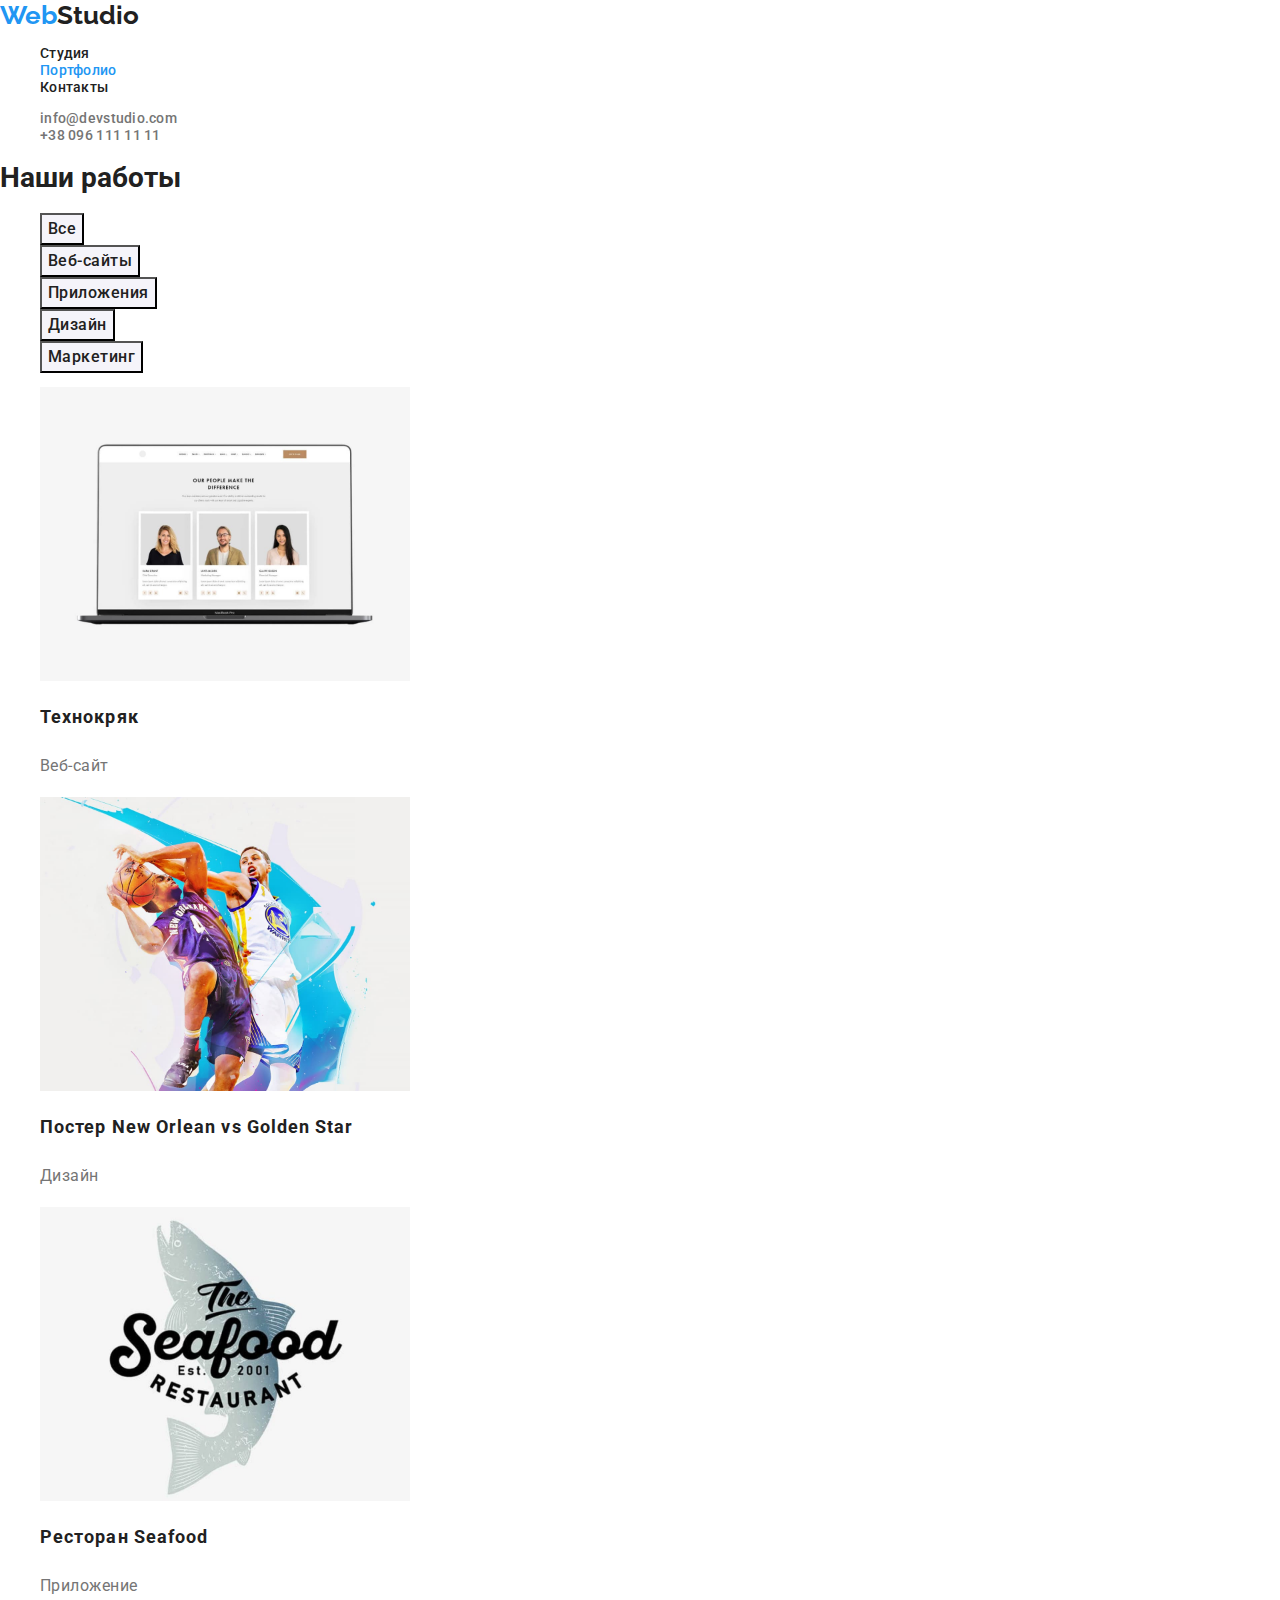
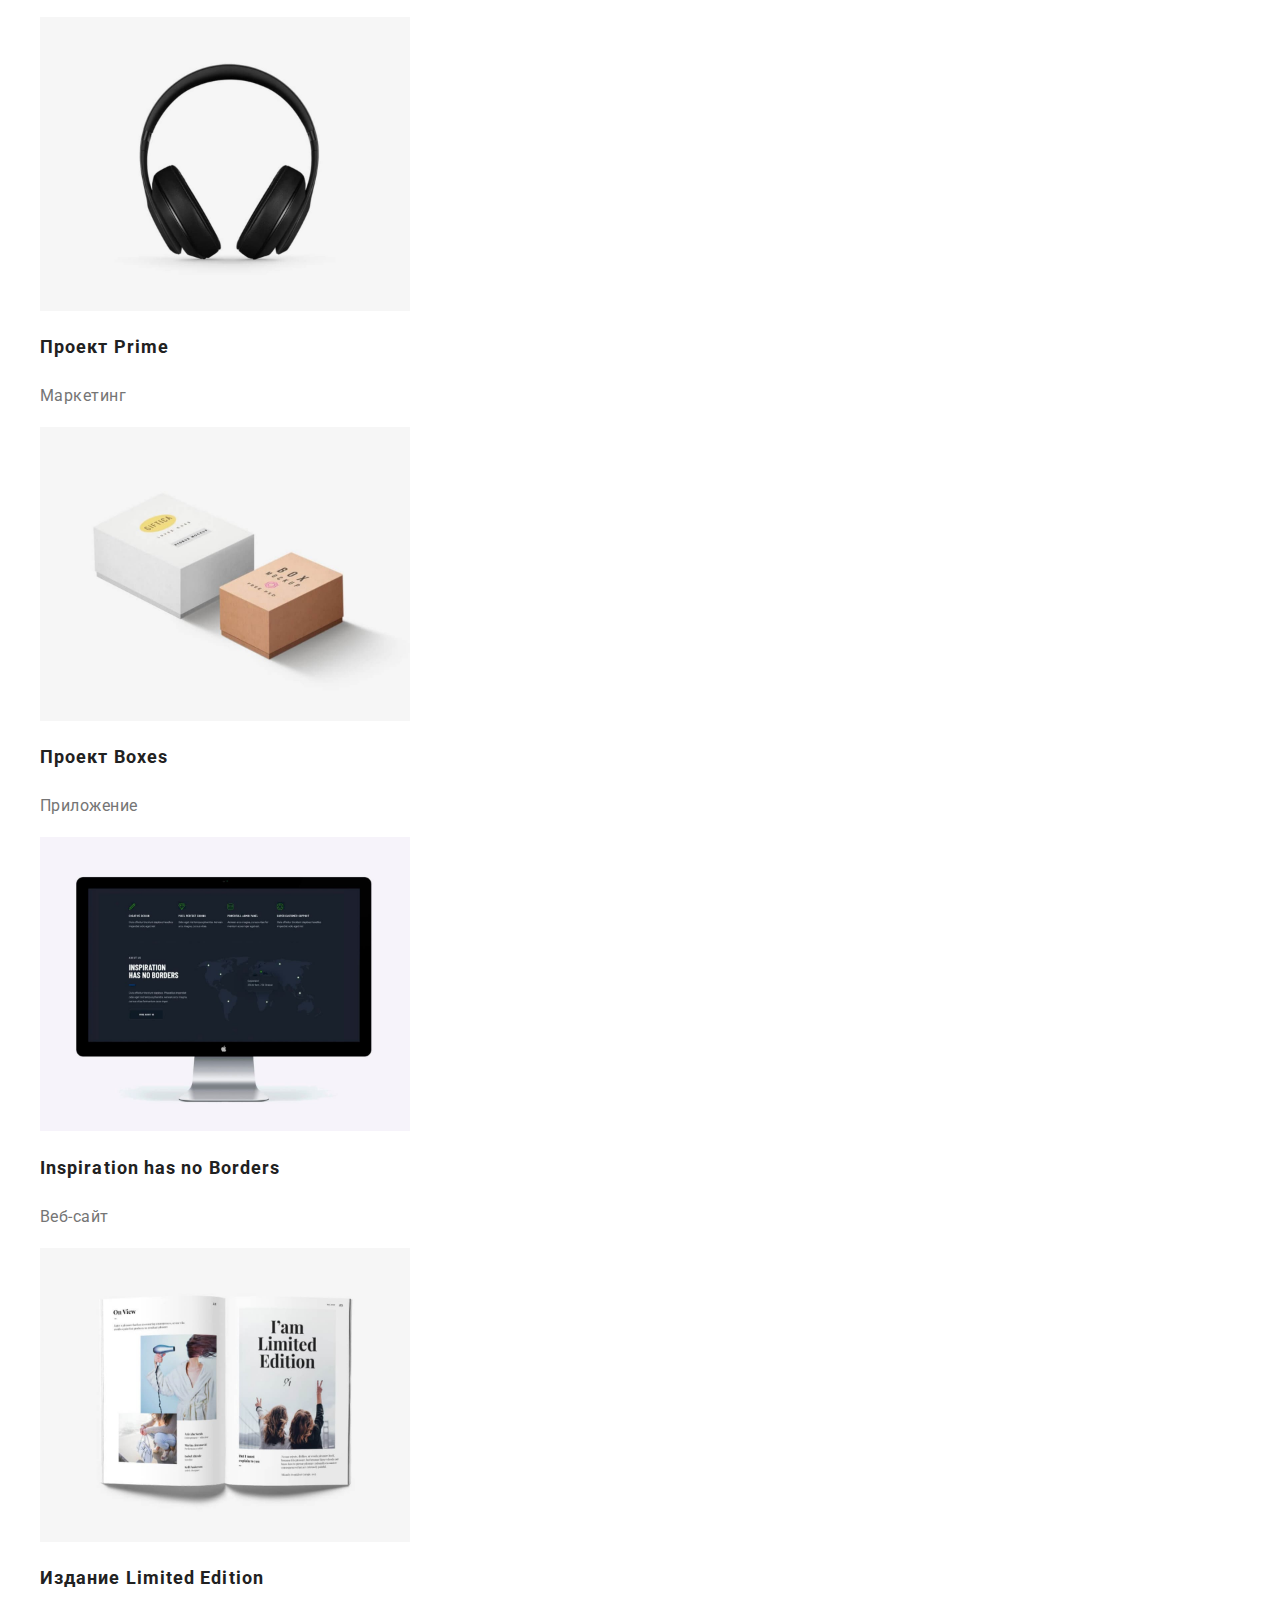
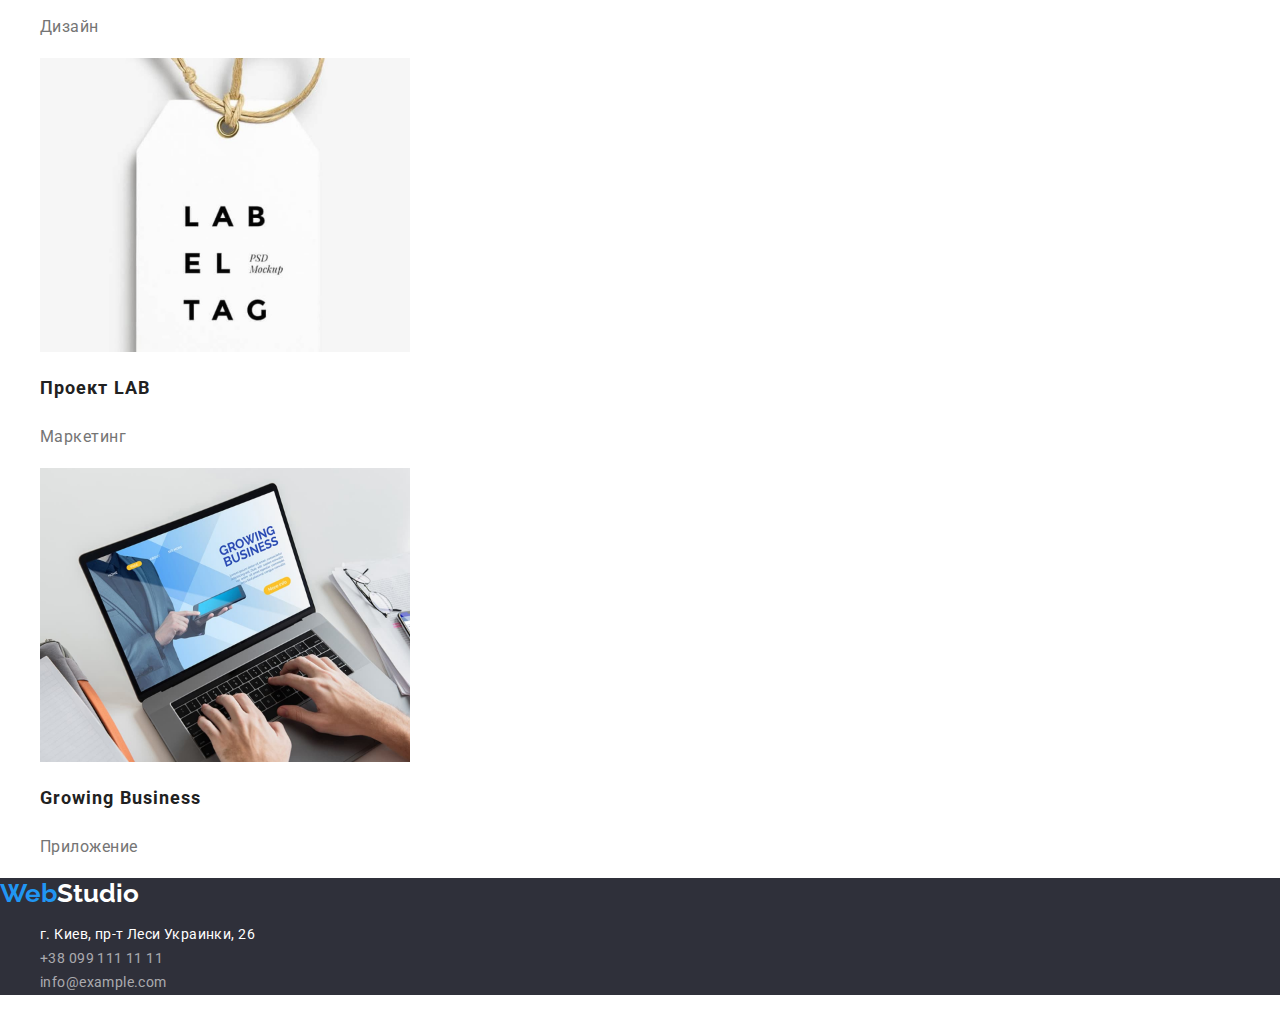
==== portfolio.html @ 6572d249 "Добавляет цвет hover для кнопки "Заказать услугу"" ====
<!DOCTYPE html>
<html lang="ru">
<head>
    <meta charset="UTF-8">
    <meta http-equiv="X-UA-Compatible" content="IE=edge">
    <meta name="viewport" content="width=device-width, initial-scale=1.0">
    <title>Portfolio</title>
    <link rel="preconnect" href="https://fonts.googleapis.com">
    <link rel="preconnect" href="https://fonts.gstatic.com" crossorigin>
    <link href="https://fonts.googleapis.com/css2?family=Raleway:wght@700&family=Roboto:wght@400;500;700;900&display=swap"
        rel="stylesheet">
    <link rel="stylesheet" href="./css/normalize.css" />
    <link rel="stylesheet" href="./css/styles.css" />

</head>
<body>
    <!--header-->
    <header class="content">
        <a class=logo href="./index.html"><span class="accent">Web</span>Studio</a>
        <nav class="menu">
            <ul class="menu-list no-markers">
                <li class="menu-item">
                    <a href="./index.html" class="menu-link">Студия</a>
                </li>
                <li class="menu-item">
                    <a href="./portfolio.html" class="menu-link current">Портфолио</a>
                </li>
                <li class="menu-item">
                    <a href="#" class="menu-link">Контакты</a>
                </li>
            </ul>
        </nav>
        <ul class="connection no-markers">
            <li><a href="mailto:info@devstudio.com" class="contact-us">info@devstudio.com</a></li>
            <li><a href="tel+380961111111" class="contact-us">+38 096 111 11 11</a></li>
        </ul>
    </header>
    <main>
        <section>
            <h1 class="works">Наши работы</h1>
            <!-- Надо будет скрыть этот элемент "h1"! -->
            <ul class="no-markers">
                <li><button type="button" class="filter">Все</button></li>
                <li><button type="button" class="filter">Веб-сайты</button></li>
                <li><button type="button" class="filter">Приложения</button></li>
                <li><button type="button" class="filter">Дизайн</button></li>
                <li><button type="button" class="filter">Маркетинг</button></li>
            </ul>
            <ul class="no-markers">
                <li>
                    <a href="#"></a>
                    <img src="./images/technokryak.jpg" alt="экран макбука" width="370">
                    <h2 class="title-project">Технокряк</h2>
                    <p class="project">Веб-сайт</p>
                </li>
                <li>
                    <a href="#"></a>
                    <img src="./images/poster.jpg" alt="два парня играют в баскетбол" width="370">
                    <h2 class="title-project">Постер New Orlean vs Golden Star</h2>
                    <p class="project">Дизайн</p>
                </li>
                <li>
                    <a href="#"></a>
                    <img src="./images/seafood.jpg" alt="Логотип ресторана Сифуд" width="370">
                    <h2 class="title-project">Ресторан Seafood</h2>
                    <p class="project">Приложение</p>
                </li>
                <li>
                    <a href="#"></a>
                    <img src="./images/prime.jpg" alt="Наушники" width="370">
                    <h2 class="title-project">Проект Prime</h2>
                    <p class="project">Маркетинг</p>
                </li>
                <li>
                    <a href="#"></a>
                    <img src="./images/boxes.jpg" alt="Две коробки" width="370">
                    <h2 class="title-project">Проект Boxes</h2>
                    <p class="project">Приложение</p>
                </li>
                <li>
                    <a href="#"></a>
                    <img src="./images/inspiration.jpg" alt="Экран компьютера" width="370">
                    <h2 class="title-project">Inspiration has no Borders</h2>
                    <p class="project">Веб-сайт</p>
                </li>
                <li>
                    <a href="#"></a>
                    <img src="./images/Limited.jpg" alt="Открытая книга" width="370">
                    <h2 class="title-project">Издание Limited Edition</h2>
                    <p class="project">Дизайн</p>
                </li>
                <li>
                    <a href="#"></a>
                    <img src="./images/LAB.jpg" alt="Бейдж с названием проетка" width="370">
                    <h2 class="title-project">Проект LAB</h2>
                    <p class="project">Маркетинг</p>
                </li>
                <li>
                    <a href="#"></a>
                    <img src="./images/Business.jpg" alt="Работа за ноутбуком" width="370">
                    <h2 class="title-project">Growing Business</h2>
                    <p class="project">Приложение</p>
                </li>
                
            </ul>
        </section>
        

    </main>
    <!--footer-->
    <footer class="dark">
        <a class=logo-footer href="./index.html"><span class="accent">Web</span>Studio</a>
        <address>
            <ul class="no-markers">
                <li><a class="find-us" href="https://www.google.com/maps/place/бул.+Леси+Украинки,+26,+Киев" target="_blank"
                        rel="noreferrer noopener nofollow">г. Киев, пр-т Леси Украинки, 26</a></li>
                <li><a class="mail-tel" href="tel:+380991111111">+38 099 111 11 11</a></li>
                <li><a class="mail-tel" href="mailto:info@example.com">info@example.com</a></li>
            </ul>
        </address>
    </footer>
</body>
</html>
---- css/styles.css ----
:root {
    --primery-color: #212121;
    --secondary-color: #757575;
    --accent-color: #2196F3;
    --accent-color-hover: #188CE8;
    --light-color: #FFFFFF;
    --primery-font: 'Roboto', sans-serif;
    --secondary-font: 'Raleway', sans-serif;
    --normal-font: 400;
    --medium-font: 500;
    --bolt-font: 700;
    --bolder-font: 900;
    --primary-font-size: 14px;
    --secondary-font-size: 16px;
}

body {
    background-color: var(--light-color);
    font-size: var(--primary-font-size);
    color: var(--primery-color);
    font-family: var(--primery-font);
    letter-spacing: 0,03em;
}

/* header */

.logo {
    color: var(--primery-color);
    font-family: var(--secondary-font);
    font-size: 26px;
    font-weight: var(--bolt-font);
    line-height: 1.19;
    text-decoration: none;
    letter-spacing: 0.03;
}

.accent {
    color: var(--accent-color);
}

.no-markers {
    list-style: none;
}

.menu-link {
    color: var(--primery-color);
    font-weight: var(--medium-font);
    text-decoration: none;
    line-height: 1.14;
    letter-spacing: 0.02em;
}
.menu-link:hover, 
.menu-link:focus {
    color: var(--accent-color);
}

.contact-us {
    color: var(--secondary-color);
    font-weight: var(--medium-font);
    line-height: 1.14;
    letter-spacing: 0.02em;
    text-decoration: none;
}
.contact-us:hover,
.contact-us:focus {
    color: var(--accent-color);
}
/* backblack */
.backblack {
    background-color: #2F303A;
}
/* hero */
.hero-title {
    color: var(--light-color);
    font-weight: var(--bolder-font);
    font-size: 44px;
    font-family: var(--primery-font);
    line-height: 1.36;
    text-align: center;
    letter-spacing: 0.06em;
    text-transform: uppercase;
}

.button {
    font-family: inherit;
    
}
.contained {
color: var(--light-color);
background-color: var(--accent-color);
font-weight: var(--bolt-font);
font-size: var(--secondary-font-size);
line-height: 1.88;
letter-spacing: 0.06em;
cursor: pointer;
display: flex;
}
.contained:hover,
.contained:focus {background-color: var(--accent-color-hover);}
/* benefits */

.achivements {
    font-weight: var(--bolt-font);
    font-size: var(--primary-font-size);
    line-height: 1.14;
    letter-spacing: 0.03em;
    text-transform: uppercase;
}
.description {
    color: var(--secondary-color);
    font-weight: var(--normal-font);
    font-size: var(--primary-font-size);
    line-height: 1.71;
    letter-spacing: 0.03em;
}
/* products */
.head-title {
    font-weight: var(--bolt-font);
    font-size: 36px;
    line-height: 1.17;
    text-align: center;
    letter-spacing: 0.03em;
}

/* team */

.person {
    font-weight: var(--medium-font);
    font-size: var(--secondary-font-size);
    line-height: 1.19;
    
    letter-spacing: 0.03em;
}
.profession {
    color: var(--secondary-color);
    font-weight: var(--normal-font);
    font-size: var(--secondary-font-size);
    line-height: 1.19;
    letter-spacing: 0.03em;
}

/* footer */
.logo-footer {
    color: var(--light-color);
    font-family: var(--secondary-font);
    font-size: 26px;
    font-weight: 700;
    line-height: 1.19;
    text-decoration: none;
    letter-spacing: 0.03;
}
.dark {
    background-color: #2F303A;
}

.find-us {
    color: #FFFFFF;
    font-style: normal;
    font-weight: var(--normal-font);
    font-size: var(--primary-font-size);
    line-height: 1.71;

    letter-spacing: 0.03em;
    text-decoration: none;
}

.mail-tel {
    color: rgba(255, 255, 255, 0.6);
    font-style: normal;
    font-weight: var(--normal-font);
    font-size: var(--primary-font-size);
    line-height: 1.71;
    
    letter-spacing: 0.03em;
    text-decoration: none;
}

.find-us:hover,
.find-us:focus {
    color: var(--accent-color)
}
.mail-tel:hover,
.mail-tel:focus {
    color: var(--accent-color)
}


/*страничка Портфолио*/
.current {
    color: var(--accent-color);}

/*кнопки-фильтры*/
.filter {
    color: var(--primery-color);
    background-color: #F5F4FA;
    font-family: var(--primery-font);
    font-weight: var(--medium-font);
    font-size: var(--secondary-font-size);
    line-height: 1.62;
    text-align: center;
    letter-spacing: 0.03em;
    cursor: pointer;
}
.filter:hover,
.filter:focus {
    color: var(--light-color);
    background-color: var(--accent-color);
}
.title-project {
    font-size: 18px;
    font-weight: var(--bolt-font);
    line-height: 2.0;
    letter-spacing: 0.06em;
}
.project {
    color: var(--secondary-color);
    font-weight: var(--normal-font);
    font-size: var(--secondary-font-size);
    line-height: 1.88;
    letter-spacing: 0.03em;
}
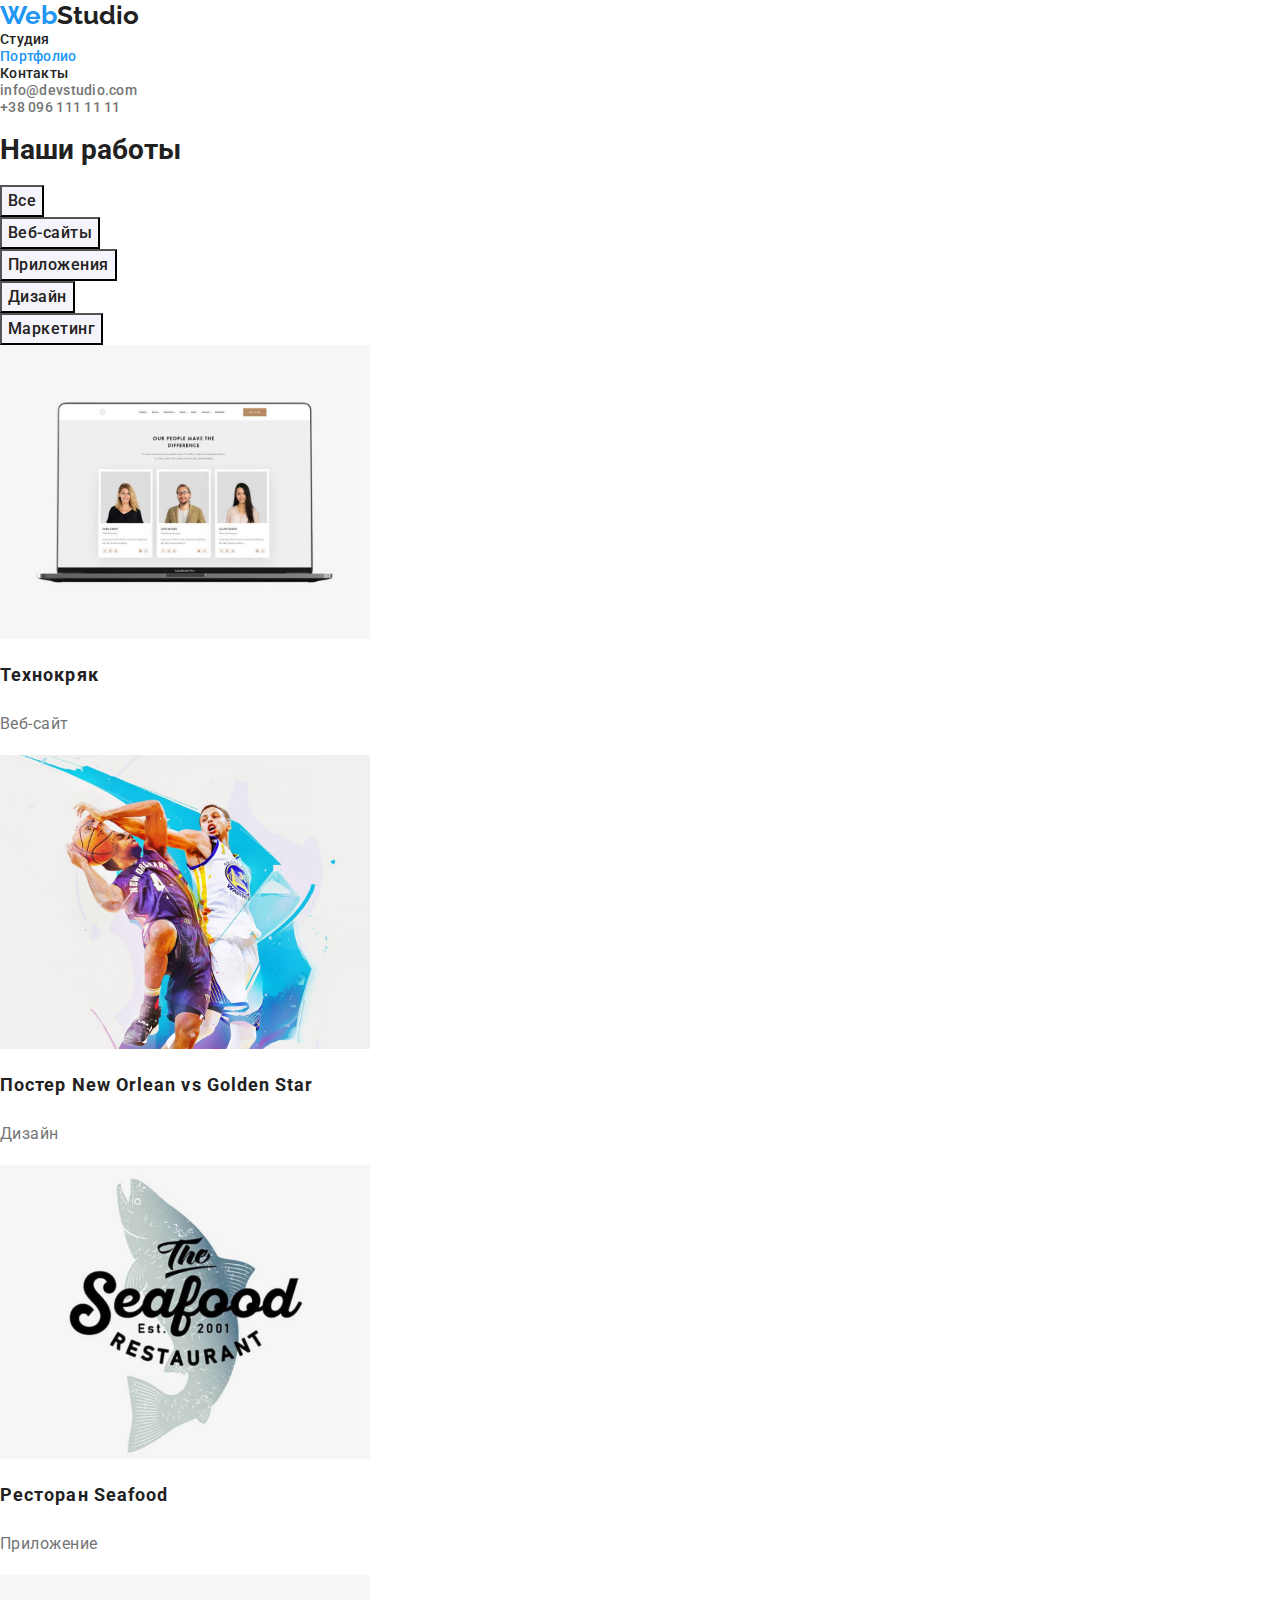
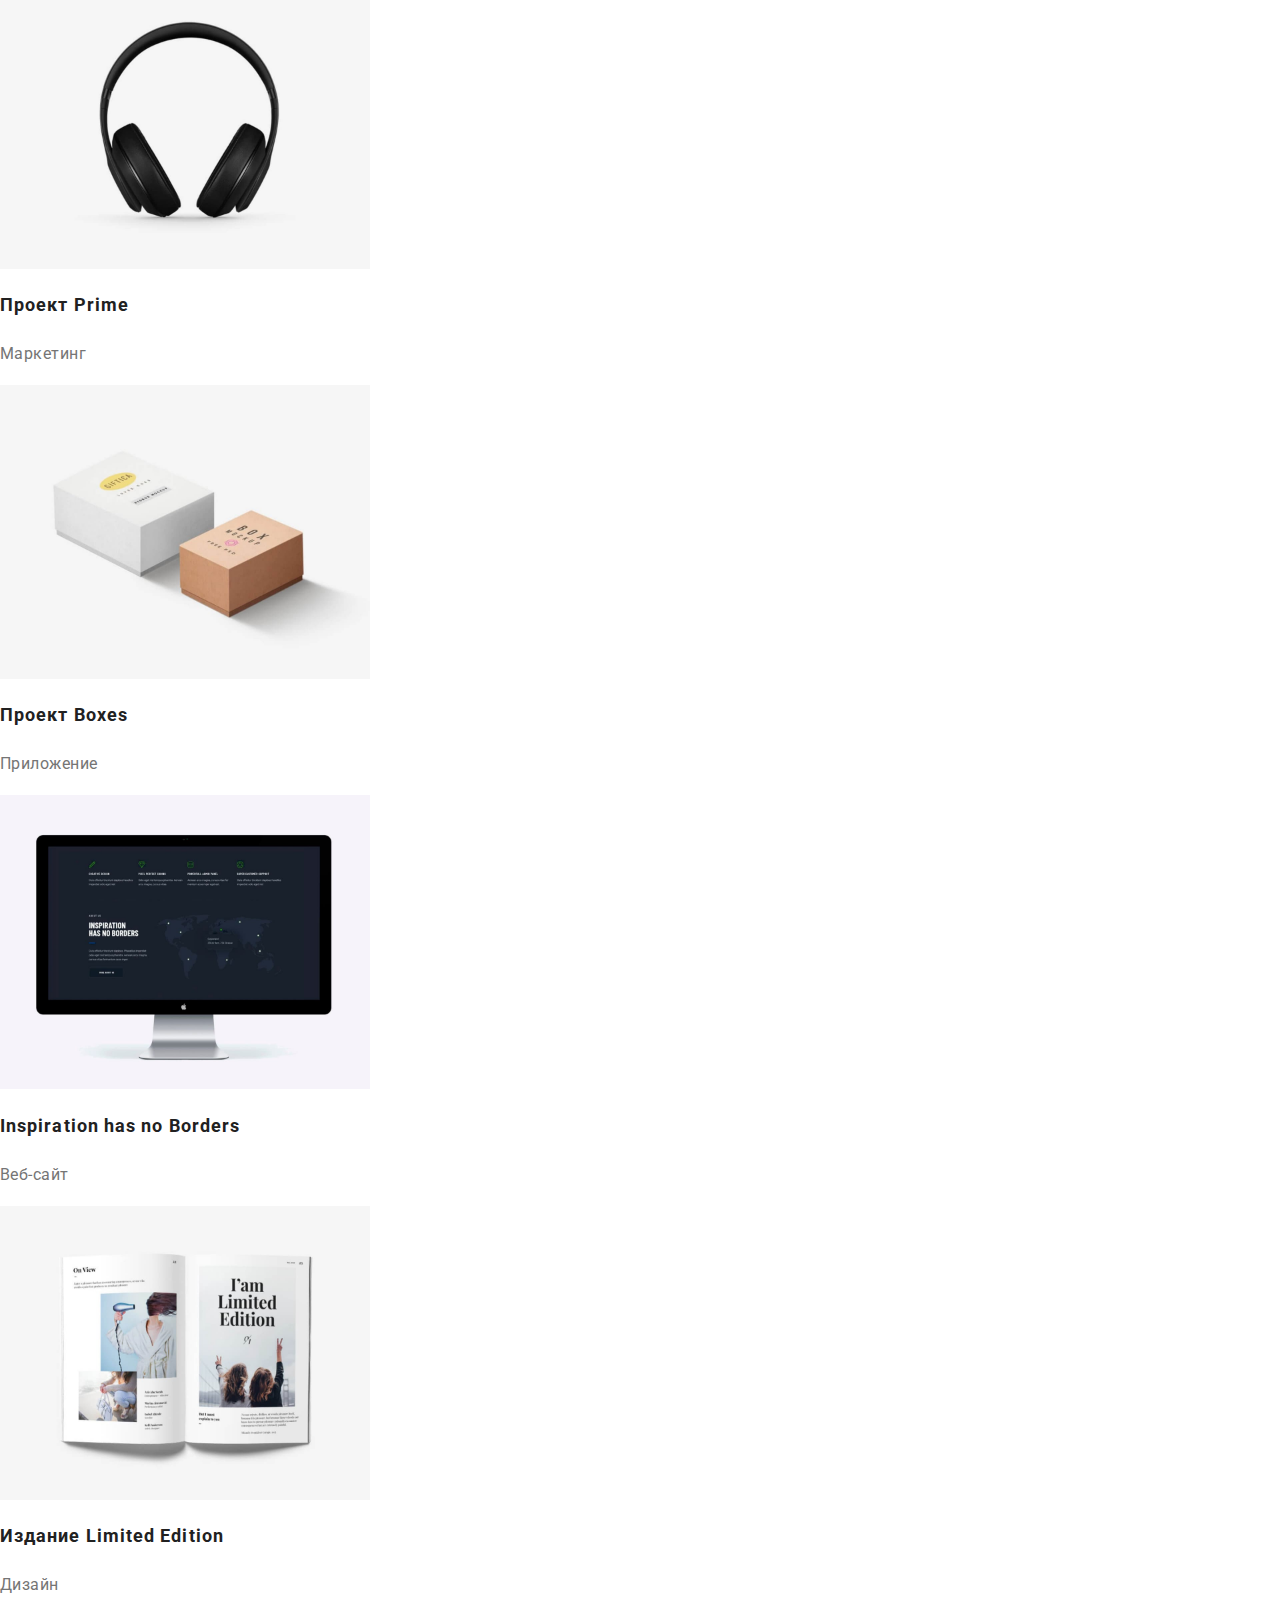
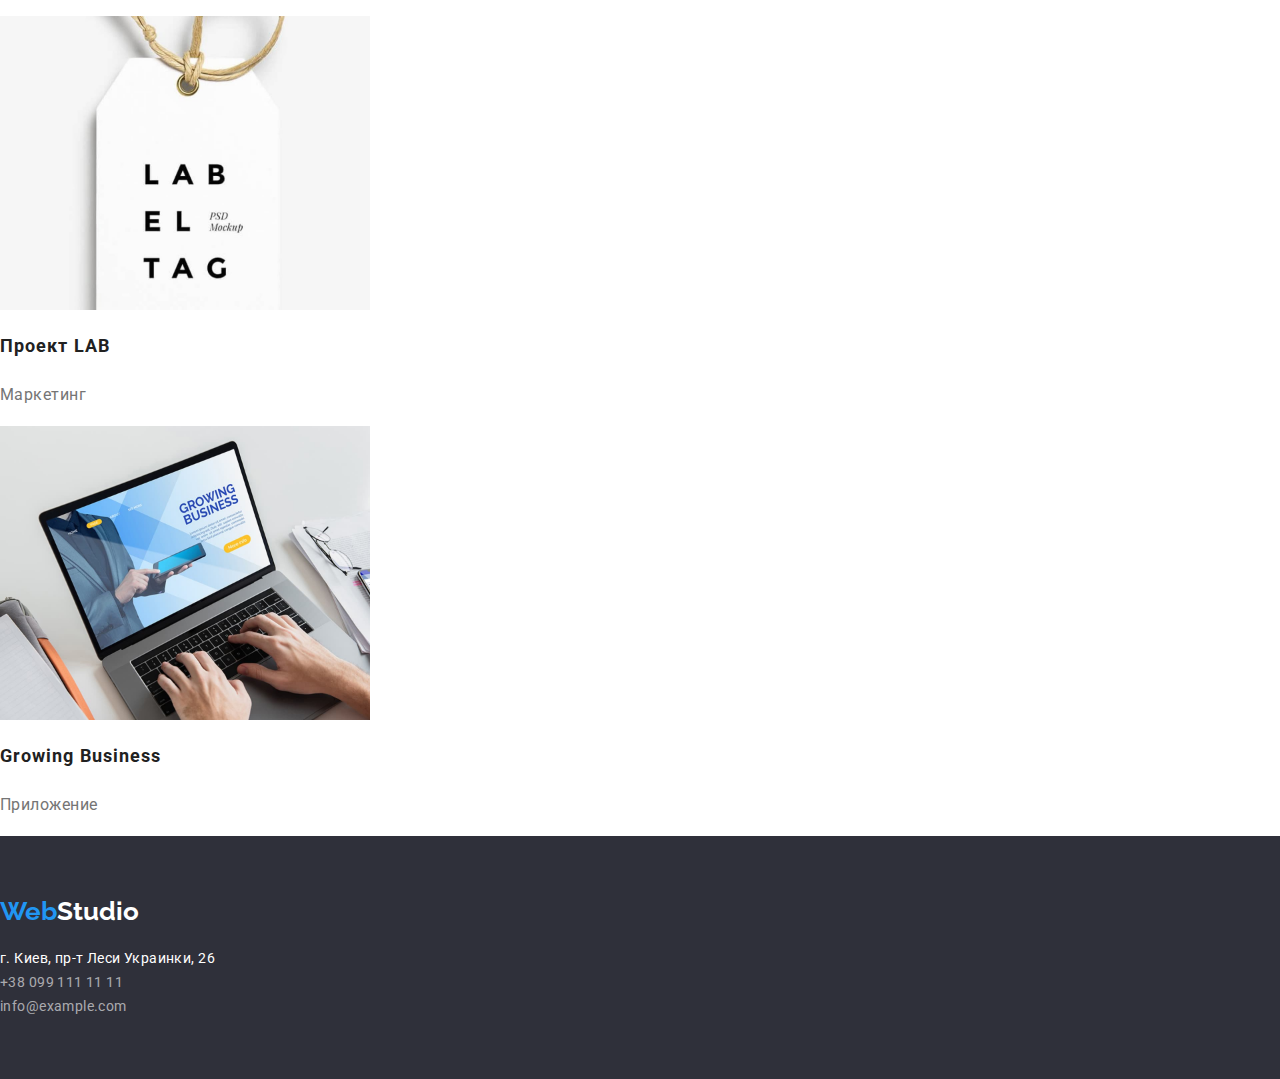
==== commit d3171631: "Завершена работа с margin на странице index.html" ====
--- a/portfolio.html
+++ b/portfolio.html
@@ -10,6 +10,7 @@
     <link href="https://fonts.googleapis.com/css2?family=Raleway:wght@700&family=Roboto:wght@400;500;700;900&display=swap"
         rel="stylesheet">
     <link rel="stylesheet" href="./css/normalize.css" />
+    <link rel="stylesheet" href="https://cdnjs.cloudflare.com/ajax/libs/modern-normalize/1.1.0/modern-normalize.min.css">
     <link rel="stylesheet" href="./css/styles.css" />
 
 </head>
--- a/css/styles.css
+++ b/css/styles.css
@@ -40,6 +40,8 @@
 
 .no-markers {
     list-style: none;
+    padding: 0;
+    margin: 0;
 }
 
 .menu-link {
@@ -65,27 +67,51 @@
 .contact-us:focus {
     color: var(--accent-color);
 }
+
+.container {
+margin-left: auto;
+margin-right: auto;
+width: 1170px;
+
+outline: 2px solid tomato;
+}
+
 /* backblack */
 .backblack {
     background-color: #2F303A;
+    text-align: center;
+    outline: 1px solid greenyellow;
 }
 /* hero */
+
 .hero-title {
+    width: 696px;
+    margin-left: auto;
+    margin-right: auto;
+    margin-top: 0;
+    margin-bottom: 30px;
+
     color: var(--light-color);
     font-weight: var(--bolder-font);
     font-size: 44px;
     font-family: var(--primery-font);
     line-height: 1.36;
-    text-align: center;
     letter-spacing: 0.06em;
     text-transform: uppercase;
 }
 
 .button {
     font-family: inherit;
-    
+    border: 1px solid transparent;
 }
 .contained {
+box-shadow: 0px 4px 4px rgba(0, 0, 0, 0.15);
+border-radius: 4px;
+padding: 10px 32px;
+margin-left: auto;
+margin-right: auto;
+min-width: 200px;
+
 color: var(--light-color);
 background-color: var(--accent-color);
 font-weight: var(--bolt-font);
@@ -93,13 +119,26 @@
 line-height: 1.88;
 letter-spacing: 0.06em;
 cursor: pointer;
-display: flex;
+text-align: center;
+
 }
 .contained:hover,
 .contained:focus {background-color: var(--accent-color-hover);}
 /* benefits */
+.benefits {
+    outline: 1px solid yellow;
+}
+
+.benefits-title {
+    margin-top: 0;
+    margin-bottom: 0;
+    /* Нужно скрыть этот элемент */
+}
 
 .achivements {
+    margin-top: 0;
+    margin-bottom: 10px;
+
     font-weight: var(--bolt-font);
     font-size: var(--primary-font-size);
     line-height: 1.14;
@@ -107,6 +146,9 @@
     text-transform: uppercase;
 }
 .description {
+    margin-top: 0;
+    margin-bottom: 0;
+
     color: var(--secondary-color);
     font-weight: var(--normal-font);
     font-size: var(--primary-font-size);
@@ -115,6 +157,9 @@
 }
 /* products */
 .head-title {
+    margin-top: 0;
+    margin-bottom: 50px;
+
     font-weight: var(--bolt-font);
     font-size: 36px;
     line-height: 1.17;
@@ -123,15 +168,29 @@
 }
 
 /* team */
+.section {
+    padding-top: 94px;
+    padding-bottom: 94px;
+}
+
+.employee-photo {
+    margin-top: 0;
+    margin-bottom: 30px;
+}
 
 .person {
-    font-weight: var(--medium-font);
-    font-size: var(--secondary-font-size);
-    line-height: 1.19;
-    
+    margin-top: 0;
+    margin-bottom: 10px;
+
+    font-weight: var(--medium-font);
+    font-size: var(--secondary-font-size);
+    line-height: 1.19;
     letter-spacing: 0.03em;
 }
 .profession {
+    margin-top: 0;
+    margin-bottom: 0;
+
     color: var(--secondary-color);
     font-weight: var(--normal-font);
     font-size: var(--secondary-font-size);
@@ -140,7 +199,15 @@
 }
 
 /* footer */
+.dark {
+    background-color: #2F303A;
+    padding-top: 60px;
+    padding-bottom: 60px;}
+
 .logo-footer {
+    display: inline-block;
+    margin-bottom: 20px;
+
     color: var(--light-color);
     font-family: var(--secondary-font);
     font-size: 26px;
@@ -149,8 +216,10 @@
     text-decoration: none;
     letter-spacing: 0.03;
 }
-.dark {
-    background-color: #2F303A;
+.contacts-footer {
+    display: block;
+    margin-top: 0;
+    margin-bottom: 9px;
 }
 
 .find-us {
@@ -159,7 +228,6 @@
     font-weight: var(--normal-font);
     font-size: var(--primary-font-size);
     line-height: 1.71;
-
     letter-spacing: 0.03em;
     text-decoration: none;
 }
@@ -219,3 +287,4 @@
     line-height: 1.88;
     letter-spacing: 0.03em;
 }
+ 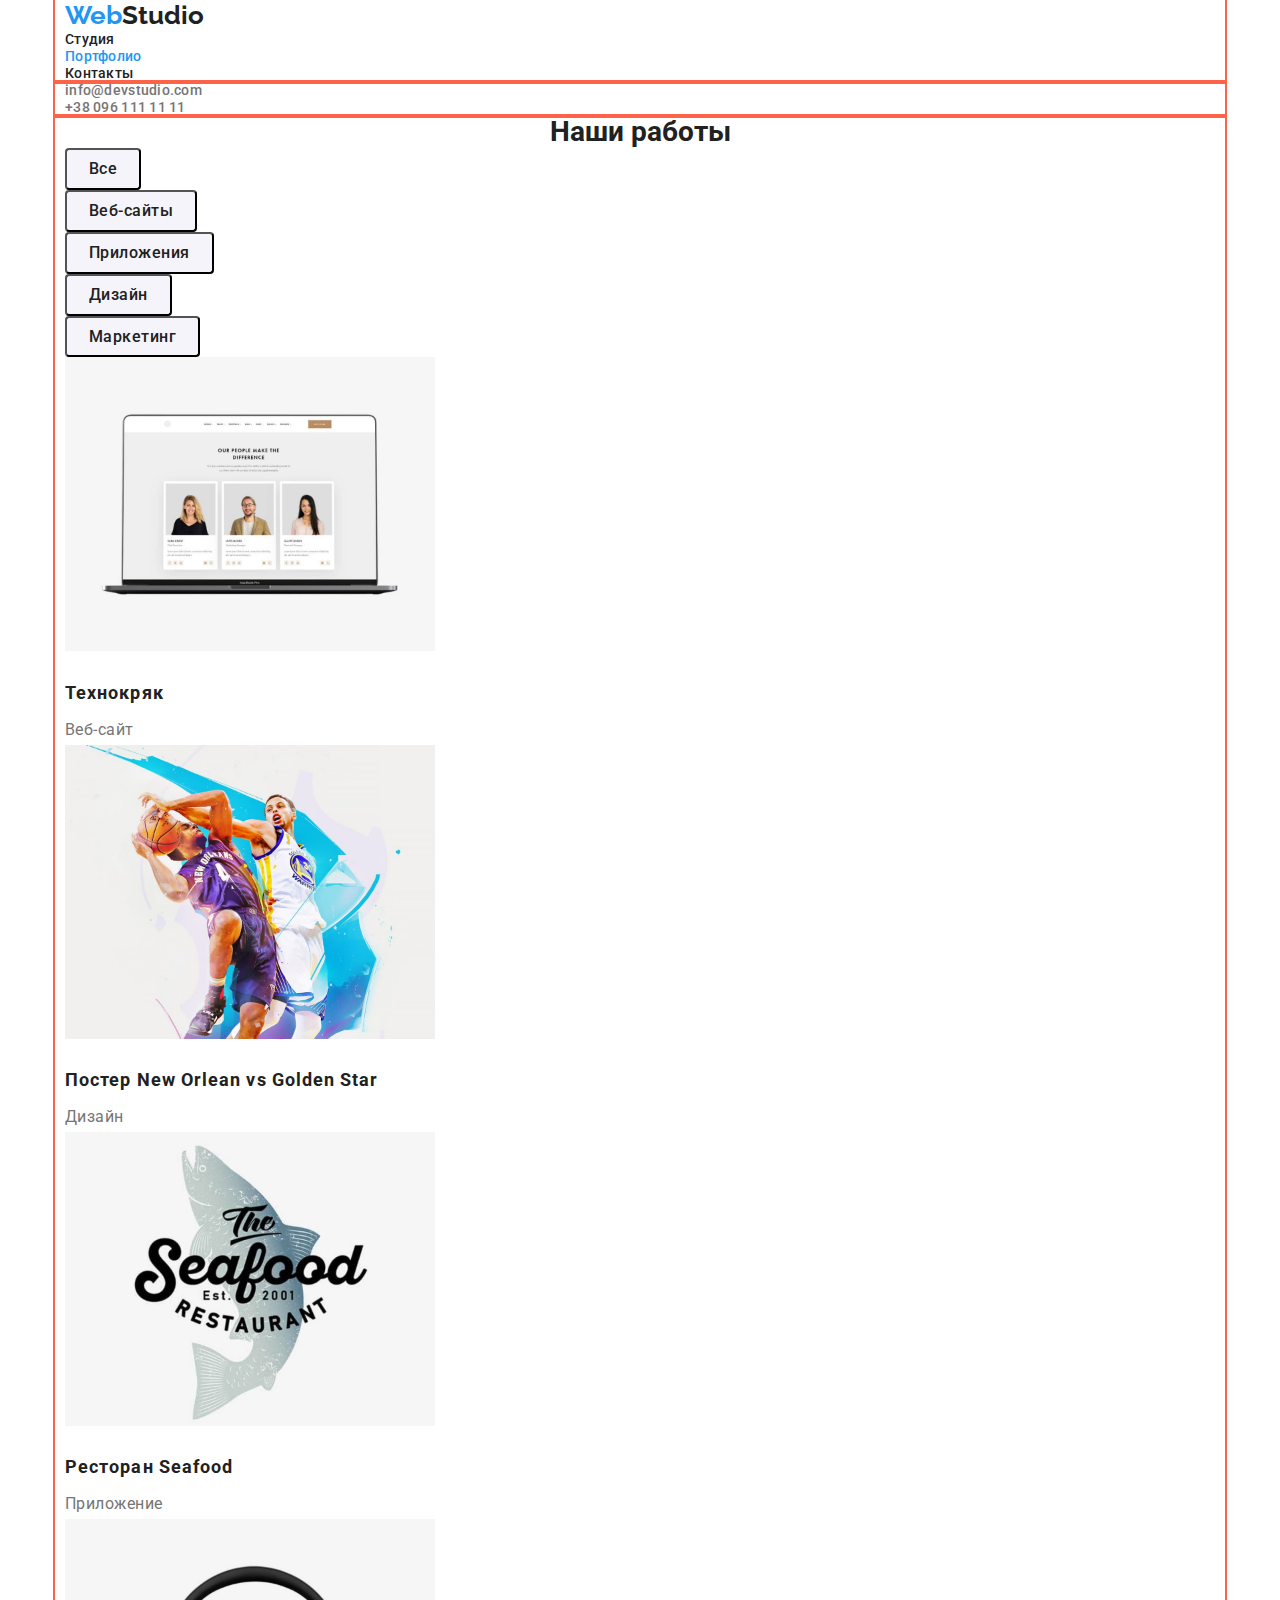
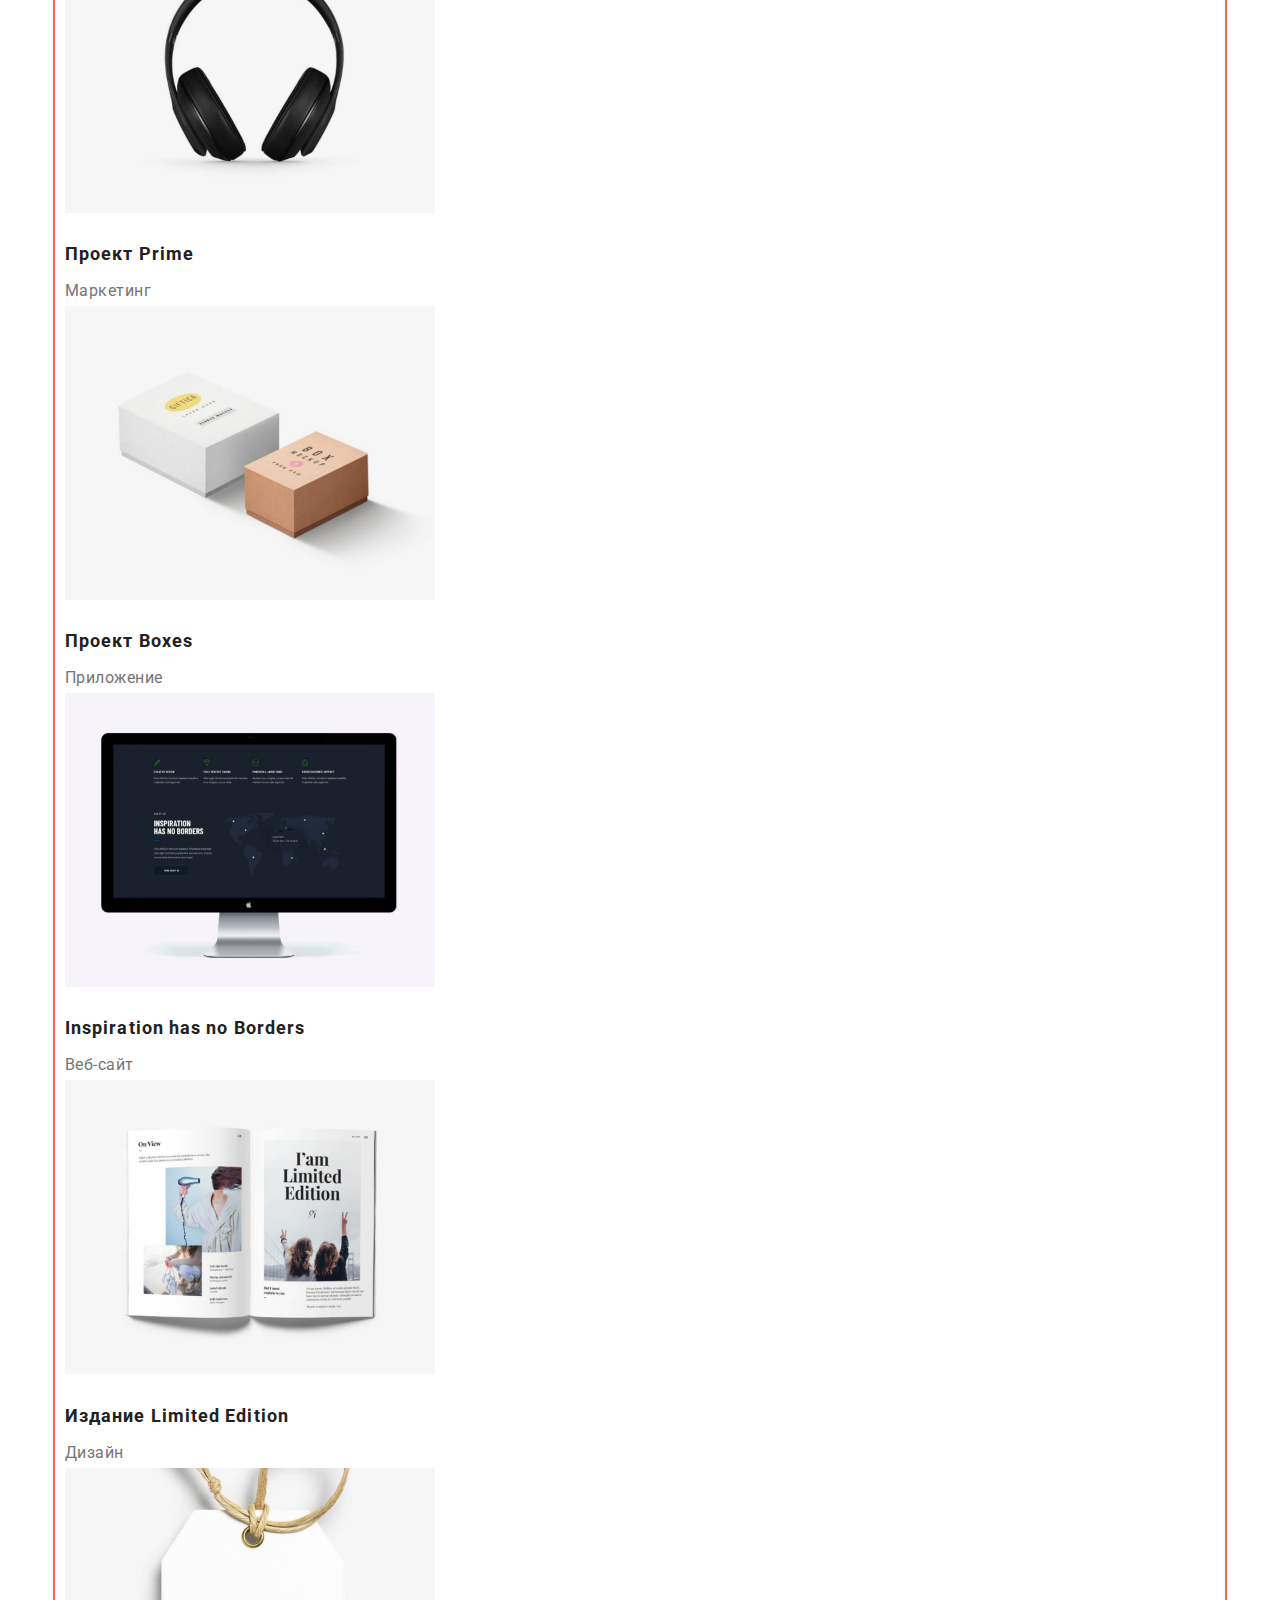
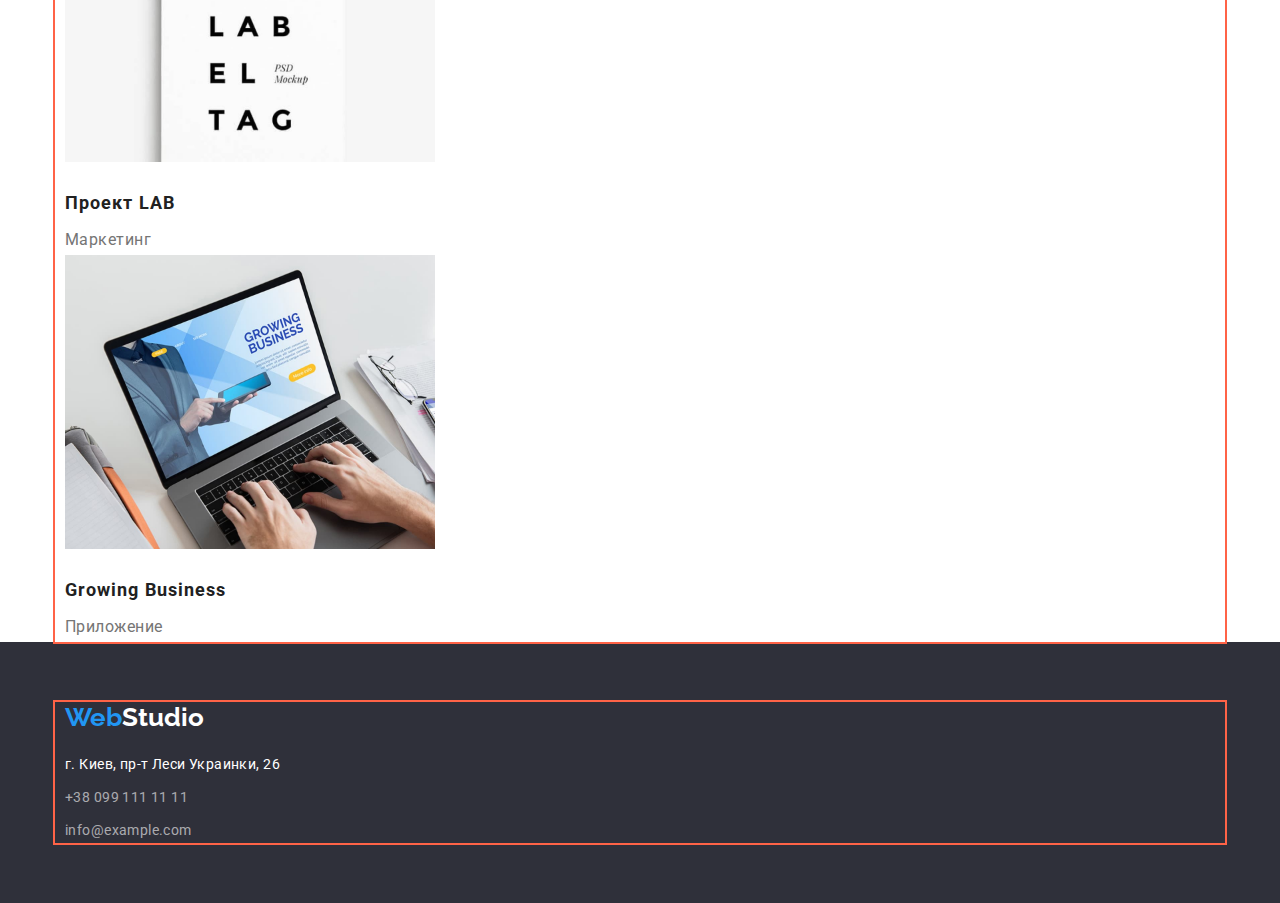
==== commit 0fc74a8d: "Выставляет везде правильные margin" ====
--- a/portfolio.html
+++ b/portfolio.html
@@ -17,108 +17,118 @@
 <body>
     <!--header-->
     <header class="content">
-        <a class=logo href="./index.html"><span class="accent">Web</span>Studio</a>
-        <nav class="menu">
-            <ul class="menu-list no-markers">
-                <li class="menu-item">
-                    <a href="./index.html" class="menu-link">Студия</a>
-                </li>
-                <li class="menu-item">
-                    <a href="./portfolio.html" class="menu-link current">Портфолио</a>
-                </li>
-                <li class="menu-item">
-                    <a href="#" class="menu-link">Контакты</a>
-                </li>
+        <div class="container">
+            <nav class="menu">
+                <ul class="menu-list no-markers">
+                    <li>
+                        <a class=logo href="./index.html"><span class="accent">Web</span>Studio</a>
+                    </li>
+                    <li class="menu-item">
+                        <a href="./index.html" class="menu-link ">Студия</a>
+                    </li>
+                    <li class="menu-item">
+                        <a href="./portfolio.html" class="menu-link current">Портфолио</a>
+                    </li>
+                    <li class="menu-item">
+                        <a href="#" class="menu-link">Контакты</a>
+                    </li>
+                </ul>
+            </nav>
+        </div>
+        <div class="container">
+            <ul class="connection no-markers">
+                <li><a href="mailto:info@devstudio.com" class="contact-us">info@devstudio.com</a></li>
+                <li><a href="tel+380961111111" class="contact-us">+38 096 111 11 11</a></li>
             </ul>
-        </nav>
-        <ul class="connection no-markers">
-            <li><a href="mailto:info@devstudio.com" class="contact-us">info@devstudio.com</a></li>
-            <li><a href="tel+380961111111" class="contact-us">+38 096 111 11 11</a></li>
-        </ul>
+        </div>
     </header>
     <main>
         <section>
-            <h1 class="works">Наши работы</h1>
-            <!-- Надо будет скрыть этот элемент "h1"! -->
-            <ul class="no-markers">
-                <li><button type="button" class="filter">Все</button></li>
-                <li><button type="button" class="filter">Веб-сайты</button></li>
-                <li><button type="button" class="filter">Приложения</button></li>
-                <li><button type="button" class="filter">Дизайн</button></li>
-                <li><button type="button" class="filter">Маркетинг</button></li>
-            </ul>
-            <ul class="no-markers">
-                <li>
-                    <a href="#"></a>
-                    <img src="./images/technokryak.jpg" alt="экран макбука" width="370">
-                    <h2 class="title-project">Технокряк</h2>
-                    <p class="project">Веб-сайт</p>
-                </li>
-                <li>
-                    <a href="#"></a>
-                    <img src="./images/poster.jpg" alt="два парня играют в баскетбол" width="370">
-                    <h2 class="title-project">Постер New Orlean vs Golden Star</h2>
-                    <p class="project">Дизайн</p>
-                </li>
-                <li>
-                    <a href="#"></a>
-                    <img src="./images/seafood.jpg" alt="Логотип ресторана Сифуд" width="370">
-                    <h2 class="title-project">Ресторан Seafood</h2>
-                    <p class="project">Приложение</p>
-                </li>
-                <li>
-                    <a href="#"></a>
-                    <img src="./images/prime.jpg" alt="Наушники" width="370">
-                    <h2 class="title-project">Проект Prime</h2>
-                    <p class="project">Маркетинг</p>
-                </li>
-                <li>
-                    <a href="#"></a>
-                    <img src="./images/boxes.jpg" alt="Две коробки" width="370">
-                    <h2 class="title-project">Проект Boxes</h2>
-                    <p class="project">Приложение</p>
-                </li>
-                <li>
-                    <a href="#"></a>
-                    <img src="./images/inspiration.jpg" alt="Экран компьютера" width="370">
-                    <h2 class="title-project">Inspiration has no Borders</h2>
-                    <p class="project">Веб-сайт</p>
-                </li>
-                <li>
-                    <a href="#"></a>
-                    <img src="./images/Limited.jpg" alt="Открытая книга" width="370">
-                    <h2 class="title-project">Издание Limited Edition</h2>
-                    <p class="project">Дизайн</p>
-                </li>
-                <li>
-                    <a href="#"></a>
-                    <img src="./images/LAB.jpg" alt="Бейдж с названием проетка" width="370">
-                    <h2 class="title-project">Проект LAB</h2>
-                    <p class="project">Маркетинг</p>
-                </li>
-                <li>
-                    <a href="#"></a>
-                    <img src="./images/Business.jpg" alt="Работа за ноутбуком" width="370">
-                    <h2 class="title-project">Growing Business</h2>
-                    <p class="project">Приложение</p>
-                </li>
-                
-            </ul>
+            <div class="container">
+                <h1 class="works">Наши работы</h1> <!-- Надо будет скрыть этот элемент "h1"! --> 
+                <ul class="no-markers">
+                    <li><button type="button" class="filter">Все</button></li>
+                    <li><button type="button" class="filter">Веб-сайты</button></li>
+                    <li><button type="button" class="filter">Приложения</button></li>
+                    <li><button type="button" class="filter">Дизайн</button></li>
+                    <li><button type="button" class="filter">Маркетинг</button></li>
+                </ul>
+                <ul class="no-markers">
+                    <li>
+                        <a href="#"></a>
+                        <img class="project-image" src="./images/technokryak.jpg" alt="экран макбука" width="370">
+                        <h2 class="title-project">Технокряк</h2>
+                        <p class="project">Веб-сайт</p>
+                    </li>
+                    <li>
+                        <a href="#"></a>
+                        <img class="project-image" src="./images/poster.jpg" alt="два парня играют в баскетбол" width="370">
+                        <h2 class="title-project">Постер New Orlean vs Golden Star</h2>
+                        <p class="project">Дизайн</p>
+                    </li>
+                    <li>
+                        <a href="#"></a>
+                        <img class="project-image" src="./images/seafood.jpg" alt="Логотип ресторана Сифуд" width="370">
+                        <h2 class="title-project">Ресторан Seafood</h2>
+                        <p class="project">Приложение</p>
+                    </li>
+                    <li>
+                        <a href="#"></a>
+                        <img class="project-image" src="./images/prime.jpg" alt="Наушники" width="370">
+                        <h2 class="title-project">Проект Prime</h2>
+                        <p class="project">Маркетинг</p>
+                    </li>
+                    <li>
+                        <a href="#"></a>
+                        <img class="project-image" src="./images/boxes.jpg" alt="Две коробки" width="370">
+                        <h2 class="title-project">Проект Boxes</h2>
+                        <p class="project">Приложение</p>
+                    </li>
+                    <li>
+                        <a href="#"></a>
+                        <img class="project-image" src="./images/inspiration.jpg" alt="Экран компьютера" width="370">
+                        <h2 class="title-project">Inspiration has no Borders</h2>
+                        <p class="project">Веб-сайт</p>
+                    </li>
+                    <li>
+                        <a href="#"></a>
+                        <img class="project-image" src="./images/Limited.jpg" alt="Открытая книга" width="370">
+                        <h2 class="title-project">Издание Limited Edition</h2>
+                        <p class="project">Дизайн</p>
+                    </li>
+                    <li>
+                        <a href="#"></a>
+                        <img class="project-image" src="./images/LAB.jpg" alt="Бейдж с названием проетка" width="370">
+                        <h2 class="title-project">Проект LAB</h2>
+                        <p class="project">Маркетинг</p>
+                    </li>
+                    <li>
+                        <a href="#"></a>
+                        <img class="project-image" src="./images/Business.jpg" alt="Работа за ноутбуком" width="370">
+                        <h2 class="title-project">Growing Business</h2>
+                        <p class="project">Приложение</p>
+                    </li>
+                </ul>
+            </div>
+            
         </section>
         
 
     </main>
     <!--footer-->
     <footer class="dark">
-        <a class=logo-footer href="./index.html"><span class="accent">Web</span>Studio</a>
-        <address>
-            <ul class="no-markers">
-                <li><a class="find-us" href="https://www.google.com/maps/place/бул.+Леси+Украинки,+26,+Киев" target="_blank"
-                        rel="noreferrer noopener nofollow">г. Киев, пр-т Леси Украинки, 26</a></li>
-                <li><a class="mail-tel" href="tel:+380991111111">+38 099 111 11 11</a></li>
-                <li><a class="mail-tel" href="mailto:info@example.com">info@example.com</a></li>
-            </ul>
-        </address>
+        <div class="container">
+            <a class=logo-footer href="./index.html"><span class="accent">Web</span>Studio</a>
+            <address>
+                <ul class="no-markers">
+                    <li class="contacts-footer"><a class="find-us"
+                            href="https://www.google.com/maps/place/бул.+Леси+Украинки,+26,+Киев" target="_blank"
+                            rel="noreferrer noopener nofollow">г. Киев, пр-т Леси Украинки, 26</a></li>
+                    <li class="contacts-footer"><a class="mail-tel" href="tel:+380991111111">+38 099 111 11 11</a></li>
+                    <li><a class="mail-tel" href="mailto:info@example.com">info@example.com</a></li>
+                </ul>
+            </address>
+        </div>
     </footer>
 </body>
 </html>--- a/css/styles.css
+++ b/css/styles.css
@@ -72,6 +72,8 @@
 margin-left: auto;
 margin-right: auto;
 width: 1170px;
+padding-left: 10px;
+padding-right: 10px;
 
 outline: 2px solid tomato;
 }
@@ -253,12 +255,21 @@
 }
 
 
-/*страничка Портфолио*/
+/*===============Cтраничка Портфолио===============*/
 .current {
     color: var(--accent-color);}
 
+.works {
+    margin-top: 0;
+    margin-bottom: 0;
+    text-align: center;
+}
+
 /*кнопки-фильтры*/
 .filter {
+    padding: 6px 22px;
+    border-radius: 4px;
+
     color: var(--primery-color);
     background-color: #F5F4FA;
     font-family: var(--primery-font);
@@ -269,18 +280,31 @@
     letter-spacing: 0.03em;
     cursor: pointer;
 }
+
 .filter:hover,
 .filter:focus {
     color: var(--light-color);
     background-color: var(--accent-color);
 }
+
+.project-image {
+    margin-top: 0;
+    margin-bottom: 20px;
+}
+
 .title-project {
+    margin-top: 0;
+    margin-bottom: 4px;
+
     font-size: 18px;
     font-weight: var(--bolt-font);
     line-height: 2.0;
     letter-spacing: 0.06em;
 }
 .project {
+    margin-top: 0;
+    margin-bottom: 0;
+
     color: var(--secondary-color);
     font-weight: var(--normal-font);
     font-size: var(--secondary-font-size);
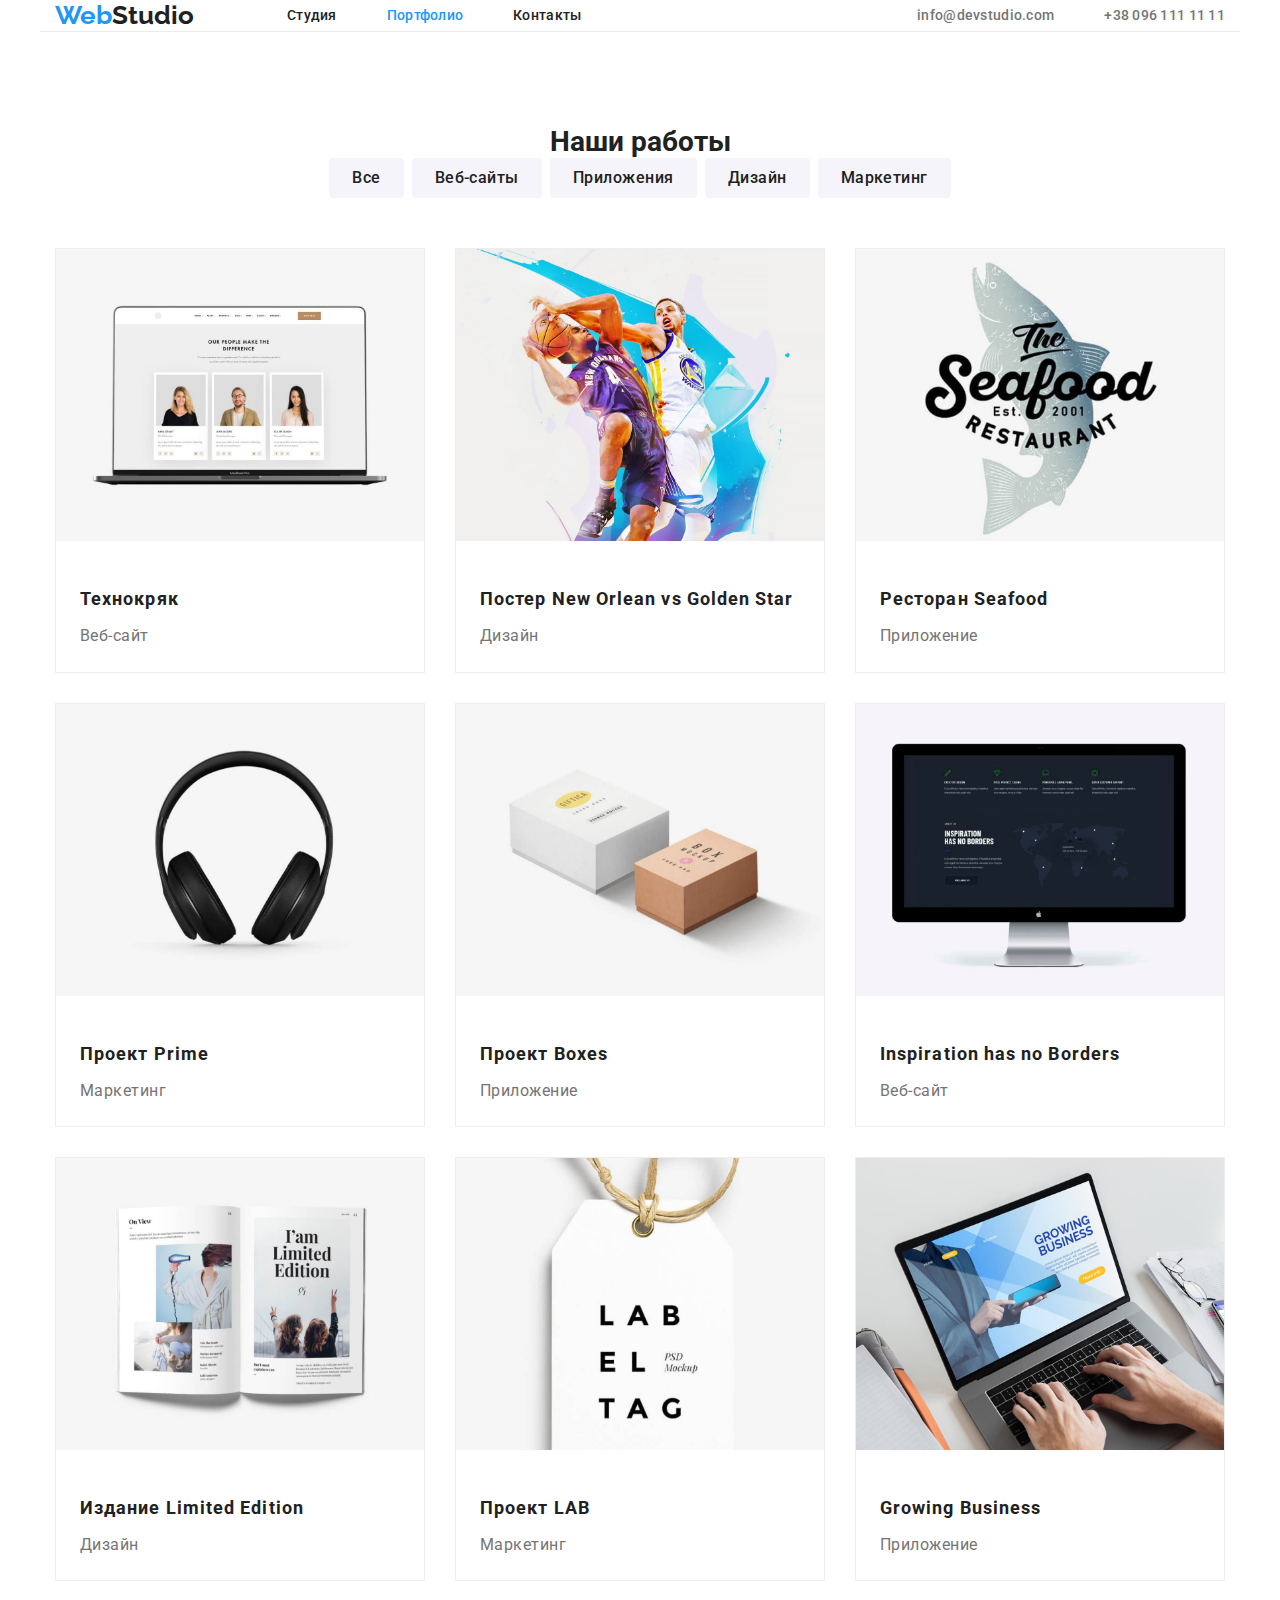
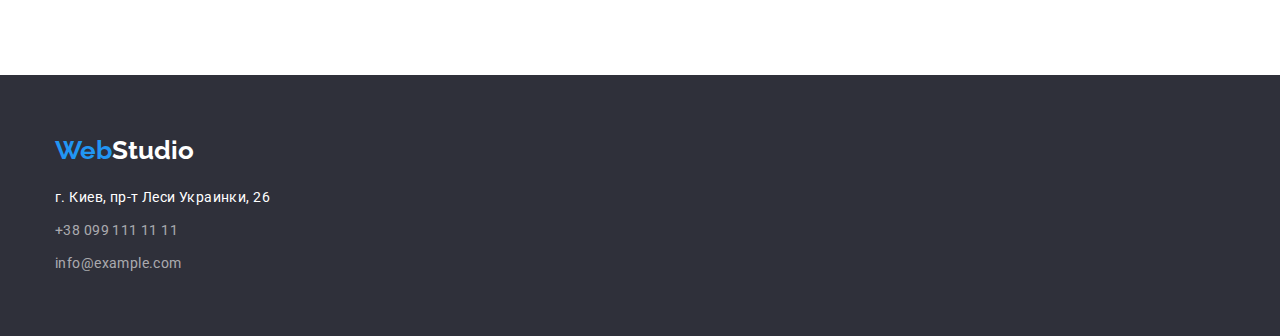
==== commit b3501e3d: "Доделывает hw-03" ====
--- a/portfolio.html
+++ b/portfolio.html
@@ -17,14 +17,12 @@
 <body>
     <!--header-->
     <header class="content">
-        <div class="container">
+        <div class="container main-nav">
             <nav class="menu">
+                <a class=logo href="./index.html"><span class="accent">Web</span>Studio</a>
                 <ul class="menu-list no-markers">
-                    <li>
-                        <a class=logo href="./index.html"><span class="accent">Web</span>Studio</a>
-                    </li>
                     <li class="menu-item">
-                        <a href="./index.html" class="menu-link ">Студия</a>
+                        <a href="./index.html" class="menu-link">Студия</a>
                     </li>
                     <li class="menu-item">
                         <a href="./portfolio.html" class="menu-link current">Портфолио</a>
@@ -34,83 +32,133 @@
                     </li>
                 </ul>
             </nav>
-        </div>
-        <div class="container">
             <ul class="connection no-markers">
-                <li><a href="mailto:info@devstudio.com" class="contact-us">info@devstudio.com</a></li>
-                <li><a href="tel+380961111111" class="contact-us">+38 096 111 11 11</a></li>
+                <li class="connection-link"><a href="mailto:info@devstudio.com" class="contact-us">info@devstudio.com</a>
+                </li>
+                <li class="connection-link"><a href="tel+380961111111" class="contact-us">+38 096 111 11 11</a></li>
             </ul>
         </div>
     </header>
     <main>
-        <section>
+        <section class="section">
             <div class="container">
                 <h1 class="works">Наши работы</h1> <!-- Надо будет скрыть этот элемент "h1"! --> 
-                <ul class="no-markers">
-                    <li><button type="button" class="filter">Все</button></li>
-                    <li><button type="button" class="filter">Веб-сайты</button></li>
-                    <li><button type="button" class="filter">Приложения</button></li>
-                    <li><button type="button" class="filter">Дизайн</button></li>
-                    <li><button type="button" class="filter">Маркетинг</button></li>
+                <ul class="filter no-markers">
+                    <li class="filter-item"><button type="button" class="filter-button button">Все</button></li>
+                    <li class="filter-item"><button type="button" class="filter-button button">Веб-сайты</button></li>
+                    <li class="filter-item"><button type="button" class="filter-button button">Приложения</button></li>
+                    <li class="filter-item"><button type="button" class="filter-button button">Дизайн</button></li>
+                    <li class="filter-item"><button type="button" class="filter-button button">Маркетинг</button></li>
                 </ul>
-                <ul class="no-markers">
-                    <li>
-                        <a href="#"></a>
-                        <img class="project-image" src="./images/technokryak.jpg" alt="экран макбука" width="370">
-                        <h2 class="title-project">Технокряк</h2>
-                        <p class="project">Веб-сайт</p>
+                <ul class="card-set no-markers">
+                    <li class="item">
+                        <article class="card">
+                            <div class="card-thumb">
+                                <a href="#"></a>
+                                <img class="project-image" src="./images/technokryak.jpg" alt="экран макбука" width="370">
+                            </div>
+                            <div class="card-content">
+                                <h2 class="title-project">Технокряк</h2>
+                                <p class="project-description">Веб-сайт</p>
+                            </div>
+                        </article>
                     </li>
-                    <li>
-                        <a href="#"></a>
-                        <img class="project-image" src="./images/poster.jpg" alt="два парня играют в баскетбол" width="370">
-                        <h2 class="title-project">Постер New Orlean vs Golden Star</h2>
-                        <p class="project">Дизайн</p>
+                    <li class="item">
+                        <article class="card">
+                            <div class="card-thumb">
+                                <a href="#"></a>
+                                <img class="project-image" src="./images/poster.jpg" alt="два парня играют в баскетбол" width="370">
+                            </div>
+                            <div class="card-content">
+                                <h2 class="title-project">Постер New Orlean vs Golden Star</h2>
+                                <p class="project-description">Дизайн</p>
+                            </div>
+                        </article>
                     </li>
-                    <li>
-                        <a href="#"></a>
-                        <img class="project-image" src="./images/seafood.jpg" alt="Логотип ресторана Сифуд" width="370">
-                        <h2 class="title-project">Ресторан Seafood</h2>
-                        <p class="project">Приложение</p>
+                    <li class="item">
+                        <article class="card">
+                            <div class="card-thumb">
+                                <a href="#"></a>
+                                <img class="project-image" src="./images/seafood.jpg" alt="Логотип ресторана Сифуд" width="370">
+                            </div>
+                            <div class="card-content">
+                                <h2 class="title-project">Ресторан Seafood</h2>
+                                <p class="project-description">Приложение</p>
+                            </div>
+                        </article>
                     </li>
-                    <li>
-                        <a href="#"></a>
-                        <img class="project-image" src="./images/prime.jpg" alt="Наушники" width="370">
-                        <h2 class="title-project">Проект Prime</h2>
-                        <p class="project">Маркетинг</p>
+                    <li class="item">
+                        <article class="card">
+                            <div class="card-thumb">
+                                <a href="#"></a>
+                                <img class="project-image" src="./images/prime.jpg" alt="Наушники" width="370">
+                            </div>
+                            <div class="card-content"><h2 class="title-project">Проект Prime</h2>
+                            <p class="project-description">Маркетинг</p></div>
+                        </article>
                     </li>
-                    <li>
-                        <a href="#"></a>
-                        <img class="project-image" src="./images/boxes.jpg" alt="Две коробки" width="370">
-                        <h2 class="title-project">Проект Boxes</h2>
-                        <p class="project">Приложение</p>
+                    <li class="item">
+                        <article class="card">
+                            <div class="card-thumb">
+                                <a href="#"></a>
+                                <img class="project-image" src="./images/boxes.jpg" alt="Две коробки" width="370">
+                            </div>
+                            <div class="card-content">
+                                <h2 class="title-project">Проект Boxes</h2>
+                                <p class="project-description">Приложение</p>
+                            </div>
+                        </article>
                     </li>
-                    <li>
-                        <a href="#"></a>
-                        <img class="project-image" src="./images/inspiration.jpg" alt="Экран компьютера" width="370">
-                        <h2 class="title-project">Inspiration has no Borders</h2>
-                        <p class="project">Веб-сайт</p>
+                    <li class="item">
+                        <article class="card">
+                            <div class="card-thumb">
+                                <a href="#"></a>
+                                <img class="project-image" src="./images/inspiration.jpg" alt="Экран компьютера" width="370">
+                            </div>
+                            <div class="card-content">
+                                <h2 class="title-project">Inspiration has no Borders</h2>
+                                <p class="project-description">Веб-сайт</p>
+                            </div>
+                        </article>
                     </li>
-                    <li>
-                        <a href="#"></a>
-                        <img class="project-image" src="./images/Limited.jpg" alt="Открытая книга" width="370">
-                        <h2 class="title-project">Издание Limited Edition</h2>
-                        <p class="project">Дизайн</p>
+                    <li class="item">
+                        <article class="card">
+                            <div class="card-thumb">
+                                <a href="#"></a>
+                                <img class="project-image" src="./images/Limited.jpg" alt="Открытая книга" width="370">
+                            </div>
+                            <div class="card-content">
+                                <h2 class="title-project">Издание Limited Edition</h2>
+                                <p class="project-description">Дизайн</p>
+                            </div>
+                        </article>
                     </li>
-                    <li>
-                        <a href="#"></a>
-                        <img class="project-image" src="./images/LAB.jpg" alt="Бейдж с названием проетка" width="370">
-                        <h2 class="title-project">Проект LAB</h2>
-                        <p class="project">Маркетинг</p>
+                    <li class="item">
+                        <article class="card">
+                            <div class="card-thumb">
+                                <a href="#"></a>
+                                <img class="project-image" src="./images/LAB.jpg" alt="Бейдж с названием проетка" width="370">
+                            </div>
+                            <div class="card-content">
+                                <h2 class="title-project">Проект LAB</h2>
+                                <p class="project-description">Маркетинг</p>
+                            </div>
+                        </article>
                     </li>
-                    <li>
-                        <a href="#"></a>
-                        <img class="project-image" src="./images/Business.jpg" alt="Работа за ноутбуком" width="370">
-                        <h2 class="title-project">Growing Business</h2>
-                        <p class="project">Приложение</p>
+                    <li class="item">
+                        <article class="card">
+                            <div class="card-thumb">
+                                <a href="#"></a>
+                                <img class="project-image" src="./images/Business.jpg" alt="Работа за ноутбуком" width="370">
+                            </div>
+                            <div class="card-content">
+                                <h2 class="title-project">Growing Business</h2>
+                                <p class="project-description">Приложение</p>
+                            </div>
+                        </article>
                     </li>
                 </ul>
             </div>
-            
         </section>
         
 
--- a/css/styles.css
+++ b/css/styles.css
@@ -4,6 +4,7 @@
     --accent-color: #2196F3;
     --accent-color-hover: #188CE8;
     --light-color: #FFFFFF;
+    --backgound-gray-color: #F5F4FA;
     --primery-font: 'Roboto', sans-serif;
     --secondary-font: 'Raleway', sans-serif;
     --normal-font: 400;
@@ -21,10 +22,31 @@
     font-family: var(--primery-font);
     letter-spacing: 0,03em;
 }
+img {
+    display: block;
+    max-width: 100%;
+}
 
 /* header */
+.menu {
+    display: flex;
+    align-items: center;
+}
+
+.menu-list {
+    display: flex;
+}
 
 .logo {
+    margin-right: 93px;
+}
+
+.menu-list .menu-item:not(:last-child) {
+margin-right: 50px;    
+}
+
+.logo {
+
     color: var(--primery-color);
     font-family: var(--secondary-font);
     font-size: 26px;
@@ -56,6 +78,14 @@
     color: var(--accent-color);
 }
 
+.connection {
+    display: flex;
+    margin-left: auto;
+}
+.connection .connection-link + .connection-link {
+    margin-left: 50px;
+}
+
 .contact-us {
     color: var(--secondary-color);
     font-weight: var(--medium-font);
@@ -71,19 +101,32 @@
 .container {
 margin-left: auto;
 margin-right: auto;
-width: 1170px;
-padding-left: 10px;
-padding-right: 10px;
-
-outline: 2px solid tomato;
+width: 1200px;
+padding-left: 15px;
+padding-right: 15px;
+
+/* outline: 2px solid tomato; */
+}
+
+.main-nav {
+    display: flex;
+    align-items: center;
+}
+
+.container.main-nav {
+    border-bottom: 1px solid #ECECEC;
 }
 
 /* backblack */
 .backblack {
     background-color: #2F303A;
     text-align: center;
-    outline: 1px solid greenyellow;
-}
+}
+.section.backblack {
+    padding-top: 0;
+    padding-bottom: 0;
+}
+
 /* hero */
 
 .hero-title {
@@ -126,15 +169,26 @@
 }
 .contained:hover,
 .contained:focus {background-color: var(--accent-color-hover);}
+
 /* benefits */
-.benefits {
-    outline: 1px solid yellow;
-}
-
 .benefits-title {
     margin-top: 0;
-    margin-bottom: 0;
+    margin-bottom: 20px;
+    text-align: center;
     /* Нужно скрыть этот элемент */
+}
+
+.benefits-content {
+    display: flex;
+    
+}
+
+.benefits-content .benefits-item {
+    width: 270px;
+}
+
+.benefits-content .benefits-item:not(:last-child) {
+    margin-right: 30px;
 }
 
 .achivements {
@@ -158,6 +212,10 @@
     letter-spacing: 0.03em;
 }
 /* products */
+.section.services {
+padding-top: 0;
+}
+
 .head-title {
     margin-top: 0;
     margin-bottom: 50px;
@@ -169,10 +227,36 @@
     letter-spacing: 0.03em;
 }
 
+.services-content {
+    display: flex;
+}
+
+.services-content .services-image:not(:last-child) {
+    margin-right: 30px;
+}
+
+
 /* team */
+.gray-background {
+background-color: var(--backgound-gray-color);
+}
+
 .section {
     padding-top: 94px;
     padding-bottom: 94px;
+}
+
+.team {
+    display: flex;
+}
+
+.team-item {
+    width: 270px;
+    text-align: center;
+}
+
+.team .team-item:not(:last-child) {
+    margin-right: 30px;
 }
 
 .employee-photo {
@@ -207,7 +291,7 @@
     padding-bottom: 60px;}
 
 .logo-footer {
-    display: inline-block;
+    display: block;
     margin-bottom: 20px;
 
     color: var(--light-color);
@@ -256,9 +340,20 @@
 
 
 /*===============Cтраничка Портфолио===============*/
+
 .current {
     color: var(--accent-color);}
 
+.filter {
+    display: flex;
+    justify-content: center;
+    margin-bottom: 50px;
+}
+
+.filter .filter-item:not(:last-child) {
+    margin-right: 8px;
+}
+
 .works {
     margin-top: 0;
     margin-bottom: 0;
@@ -266,12 +361,12 @@
 }
 
 /*кнопки-фильтры*/
-.filter {
+.filter-button {
     padding: 6px 22px;
     border-radius: 4px;
-
+    
     color: var(--primery-color);
-    background-color: #F5F4FA;
+    background-color: var(--backgound-gray-color);
     font-family: var(--primery-font);
     font-weight: var(--medium-font);
     font-size: var(--secondary-font-size);
@@ -281,8 +376,8 @@
     cursor: pointer;
 }
 
-.filter:hover,
-.filter:focus {
+.filter-button:hover,
+.filter-button:focus {
     color: var(--light-color);
     background-color: var(--accent-color);
 }
@@ -301,7 +396,26 @@
     line-height: 2.0;
     letter-spacing: 0.06em;
 }
-.project {
+
+.card-set {
+    display: flex;
+    flex-wrap: wrap;
+    margin-top: -30px;
+    margin-left: -30px;
+}
+
+.card-set > .item {
+    border: 1px solid #EEEEEE;
+    flex-basis:calc(100% / 3 - 30px);
+    margin-left: 30px;
+    margin-top: 30px;
+}
+
+.card-content {
+    padding: 20px 24px;
+}
+
+.project-description {
     margin-top: 0;
     margin-bottom: 0;
 
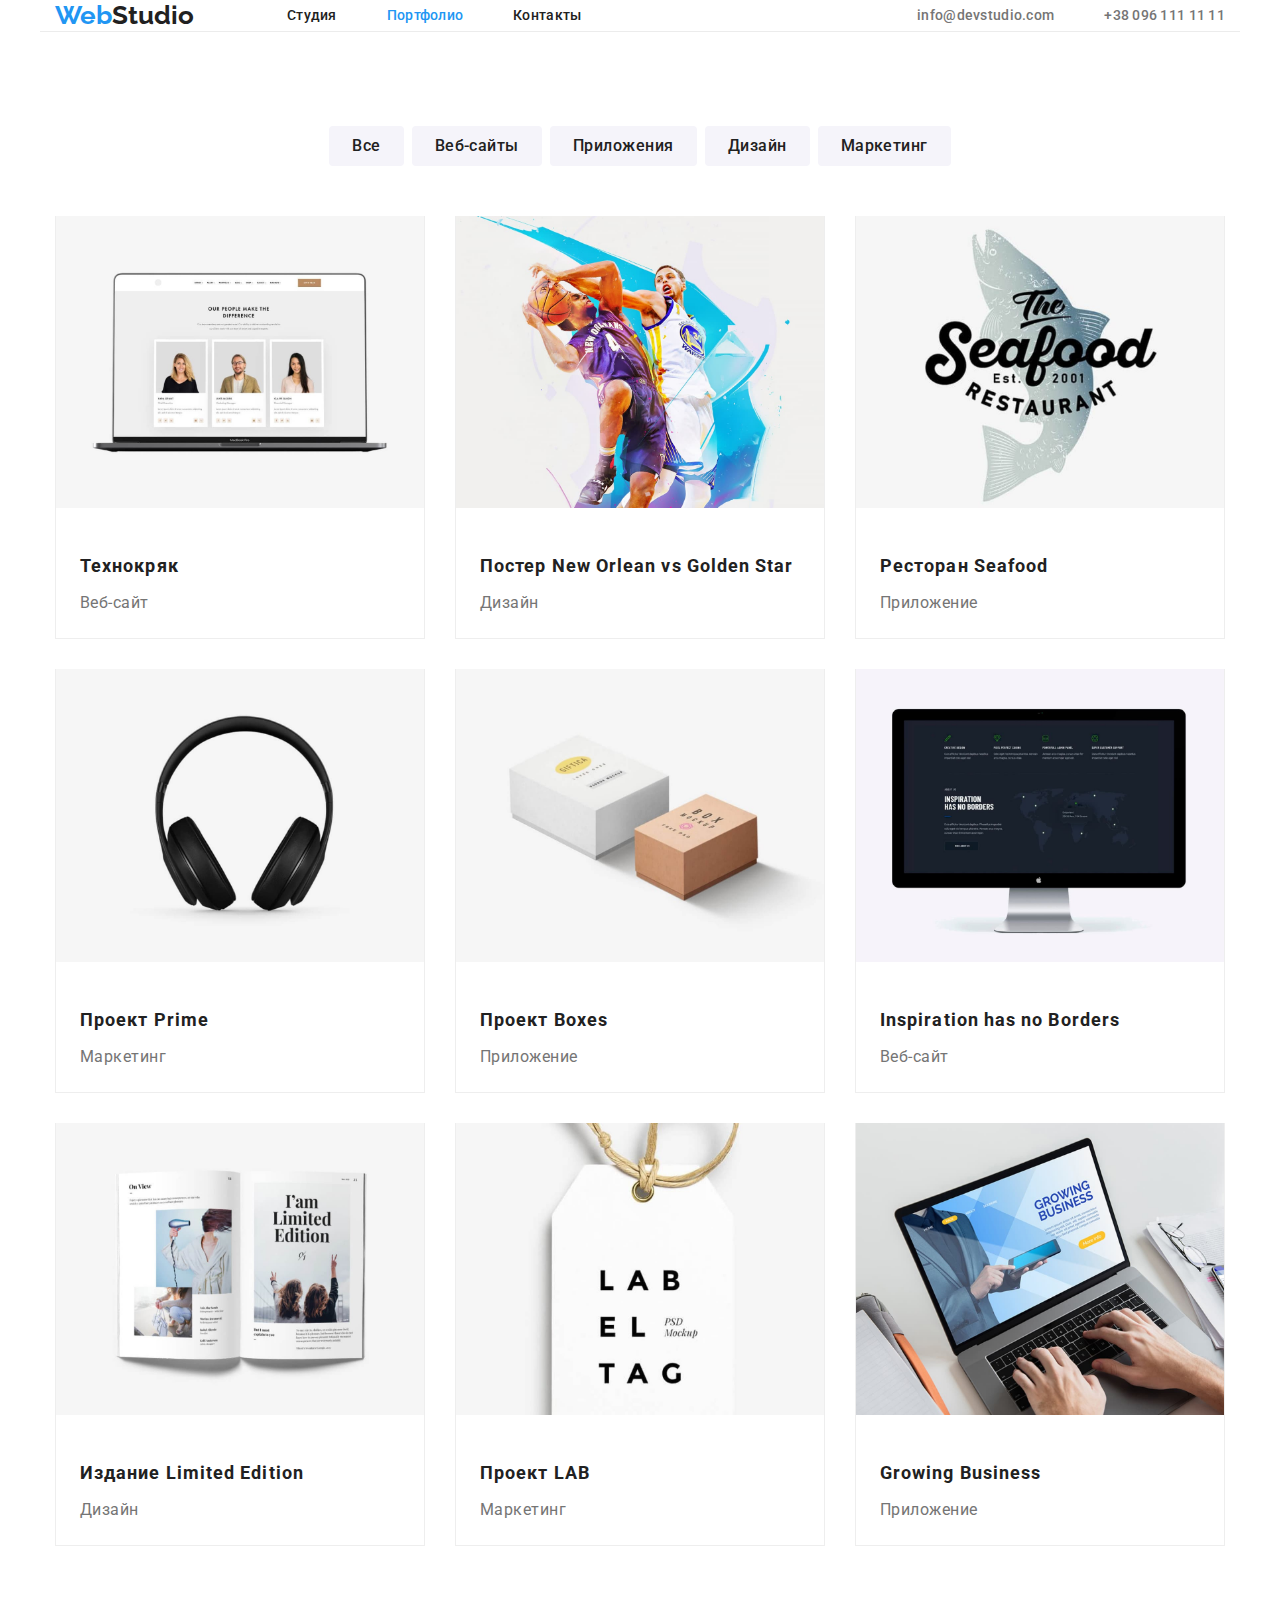
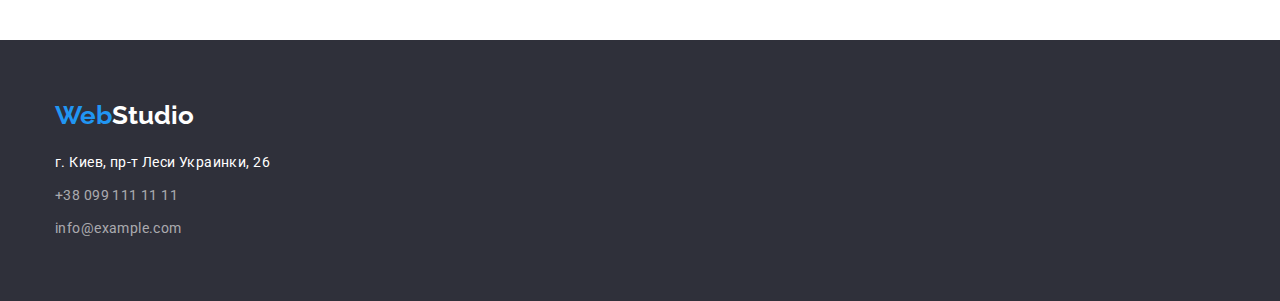
==== commit 930cd9ee: "Скрывает ненужные заголовки" ====
--- a/portfolio.html
+++ b/portfolio.html
@@ -42,7 +42,7 @@
     <main>
         <section class="section">
             <div class="container">
-                <h1 class="works">Наши работы</h1> <!-- Надо будет скрыть этот элемент "h1"! --> 
+                <h1 class="visually-hidden">Наши работы</h1> <!-- Надо будет скрыть этот элемент "h1"! --> 
                 <ul class="filter no-markers">
                     <li class="filter-item"><button type="button" class="filter-button button">Все</button></li>
                     <li class="filter-item"><button type="button" class="filter-button button">Веб-сайты</button></li>
--- a/css/styles.css
+++ b/css/styles.css
@@ -171,10 +171,16 @@
 .contained:focus {background-color: var(--accent-color-hover);}
 
 /* benefits */
-.benefits-title {
-    margin-top: 0;
-    margin-bottom: 20px;
-    text-align: center;
+.visually-hidden {position: absolute;
+    white-space: nowrap;
+    width: 1px;
+    height: 1px;
+    overflow: hidden;
+    border: 0;
+    padding: 0;
+    clip: rect(0 0 0 0);
+    clip-path: inset(50%);
+    margin: -1px;
     /* Нужно скрыть этот элемент */
 }
 
@@ -352,12 +358,6 @@
 
 .filter .filter-item:not(:last-child) {
     margin-right: 8px;
-}
-
-.works {
-    margin-top: 0;
-    margin-bottom: 0;
-    text-align: center;
 }
 
 /*кнопки-фильтры*/
@@ -405,7 +405,9 @@
 }
 
 .card-set > .item {
-    border: 1px solid #EEEEEE;
+    border-bottom: 1px solid #EEEEEE;
+    border-right: 1px solid #EEEEEE;
+    border-left: 1px solid #EEEEEE;
     flex-basis:calc(100% / 3 - 30px);
     margin-left: 30px;
     margin-top: 30px;
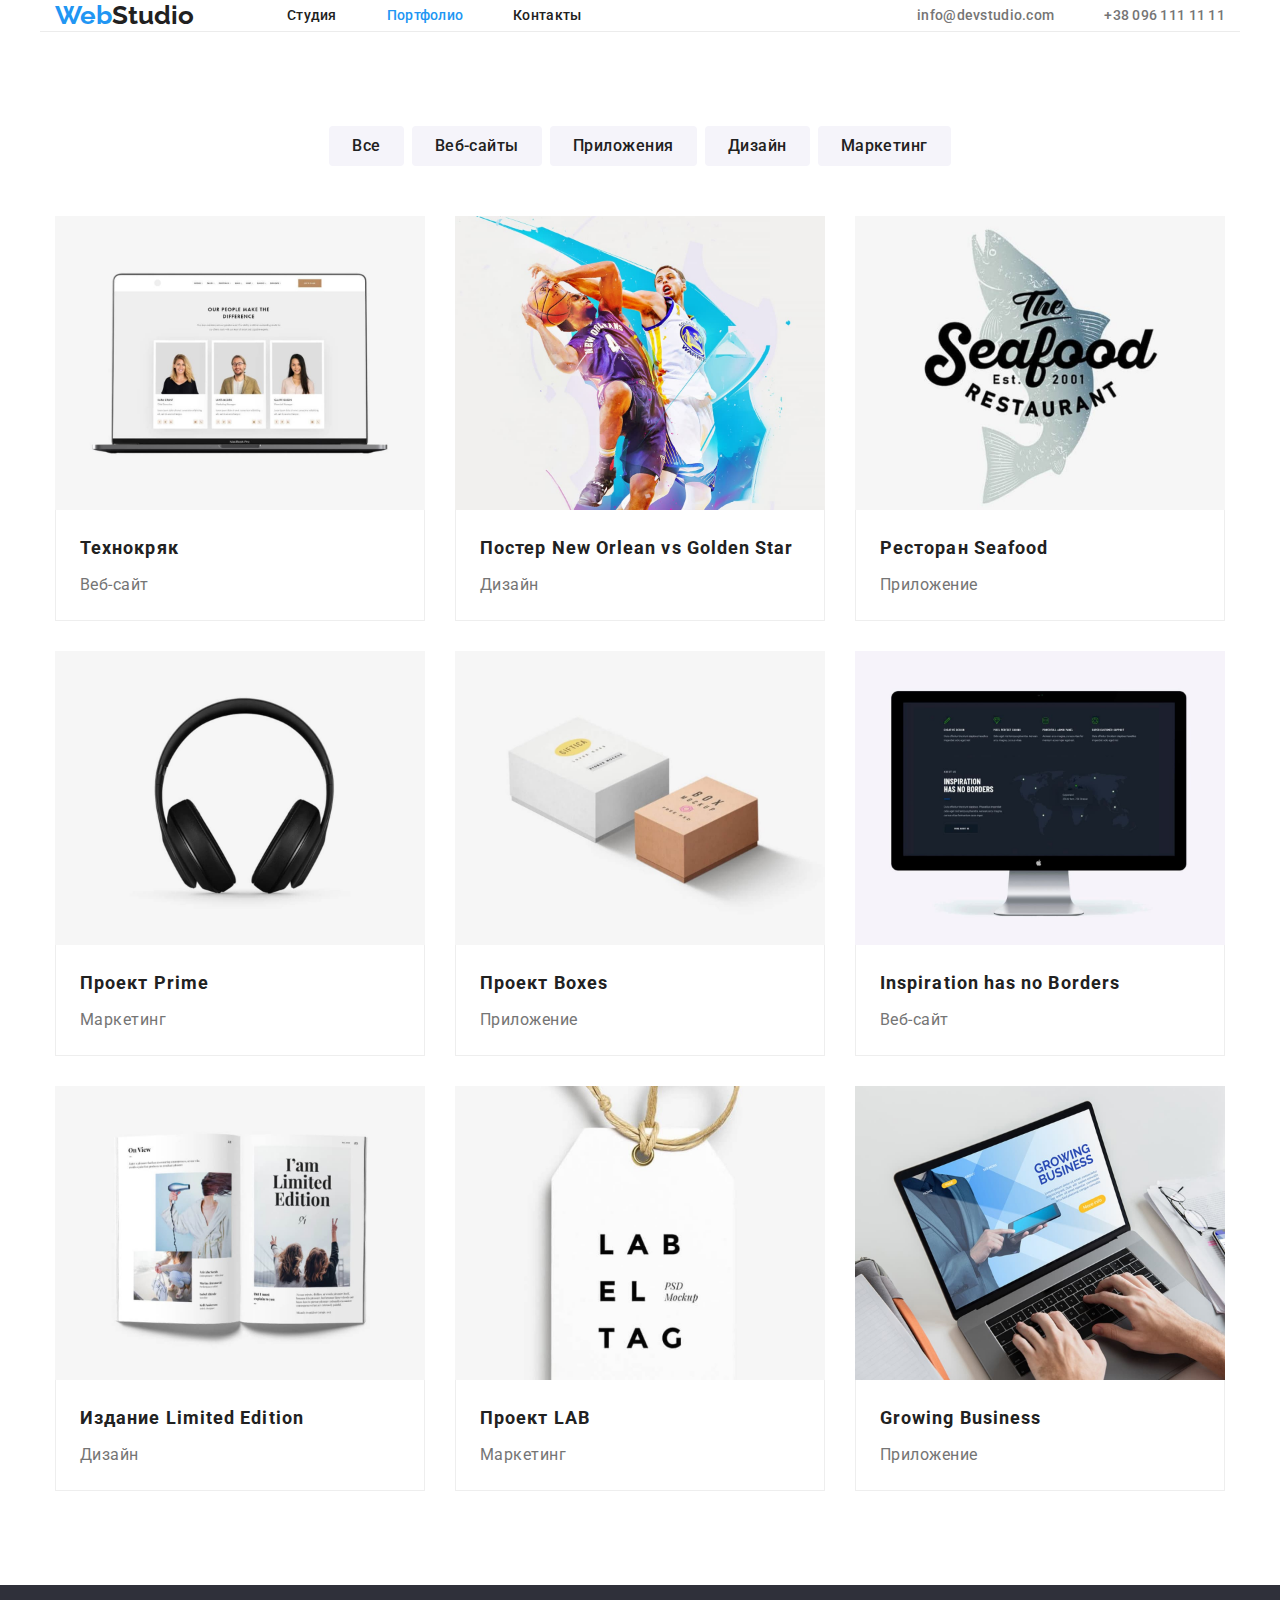
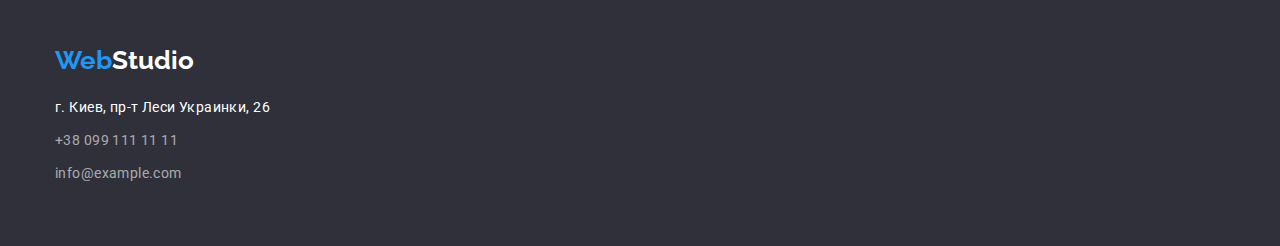
==== commit 8e0a411c: "Добавляет правильные border в img" ====
--- a/portfolio.html
+++ b/portfolio.html
@@ -160,8 +160,6 @@
                 </ul>
             </div>
         </section>
-        
-
     </main>
     <!--footer-->
     <footer class="dark">
--- a/css/styles.css
+++ b/css/styles.css
@@ -13,6 +13,7 @@
     --bolder-font: 900;
     --primary-font-size: 14px;
     --secondary-font-size: 16px;
+    --image-border: 1px solid #EEEEEE;
 }
 
 body {
@@ -384,7 +385,7 @@
 
 .project-image {
     margin-top: 0;
-    margin-bottom: 20px;
+    margin-bottom: 0px;
 }
 
 .title-project {
@@ -405,9 +406,6 @@
 }
 
 .card-set > .item {
-    border-bottom: 1px solid #EEEEEE;
-    border-right: 1px solid #EEEEEE;
-    border-left: 1px solid #EEEEEE;
     flex-basis:calc(100% / 3 - 30px);
     margin-left: 30px;
     margin-top: 30px;
@@ -415,6 +413,9 @@
 
 .card-content {
     padding: 20px 24px;
+    border-bottom: var(--image-border);
+    border-right: var(--image-border);
+    border-left: var(--image-border);
 }
 
 .project-description {
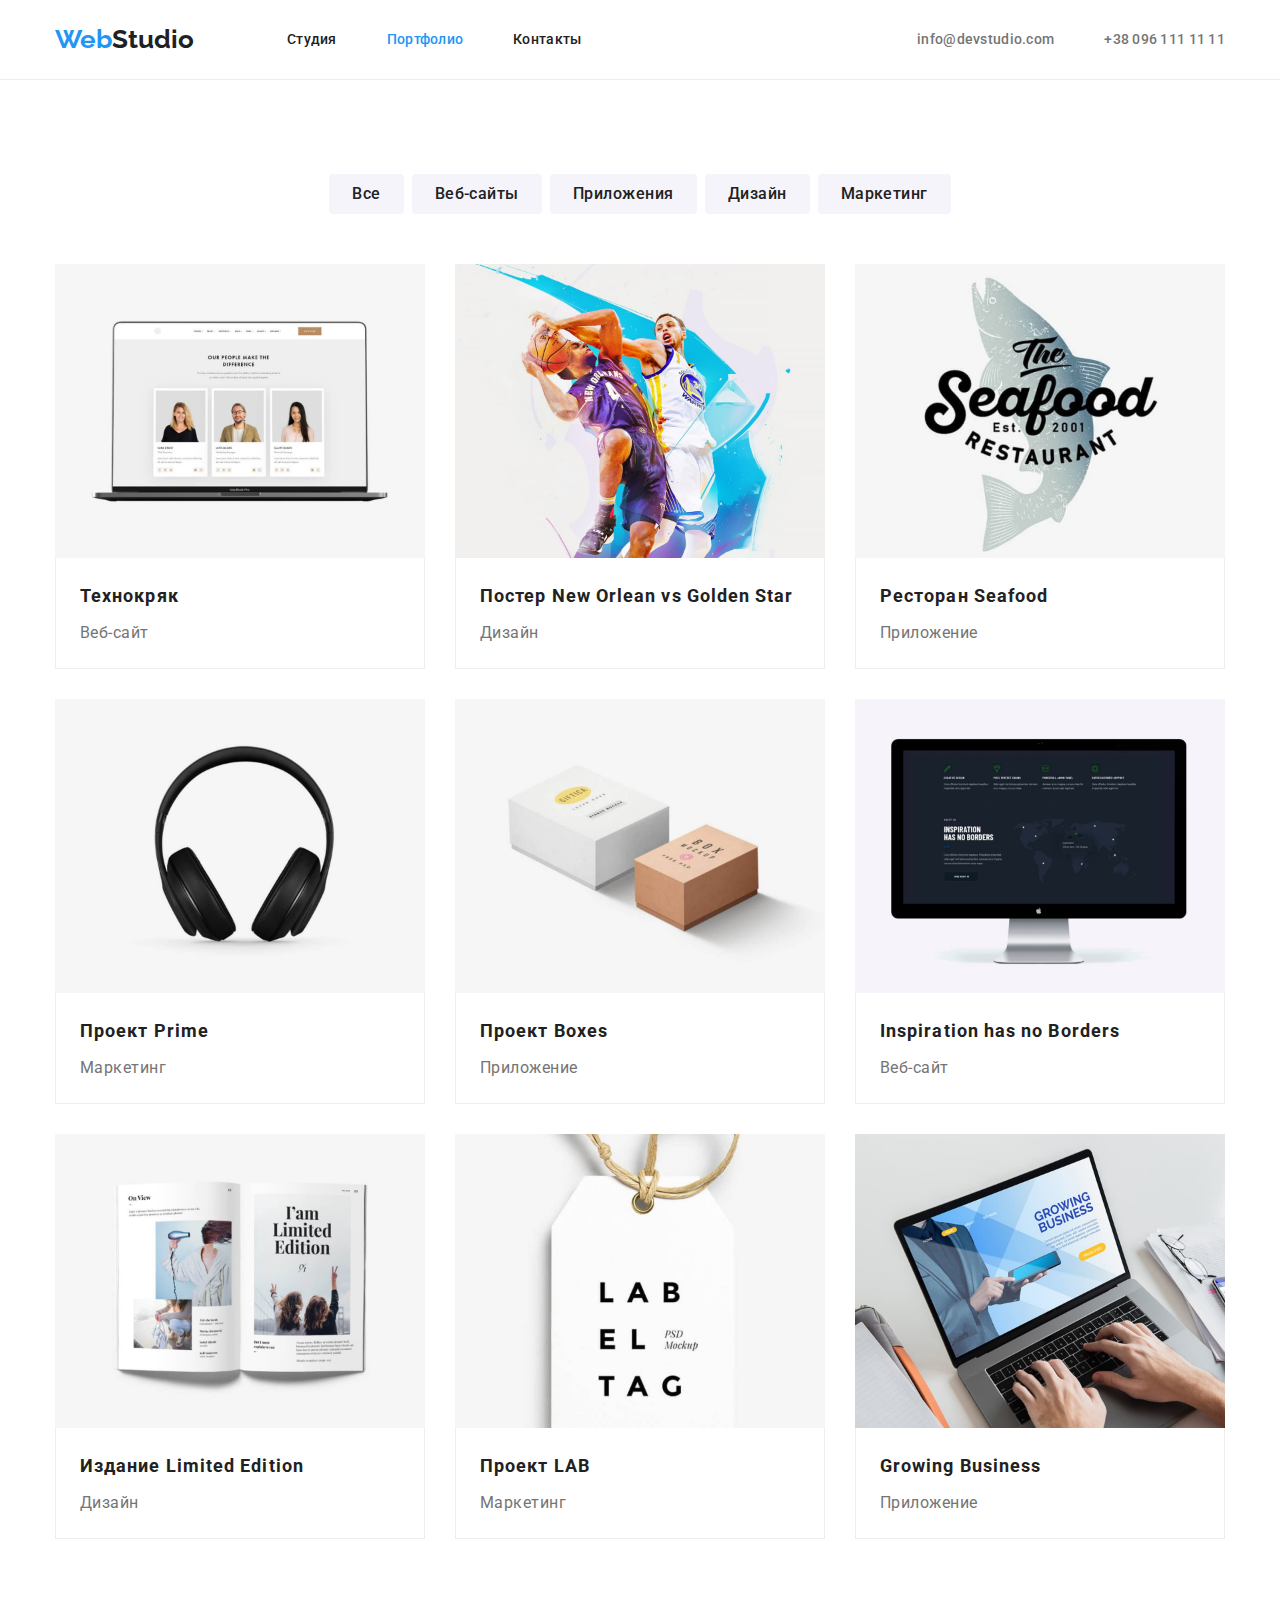
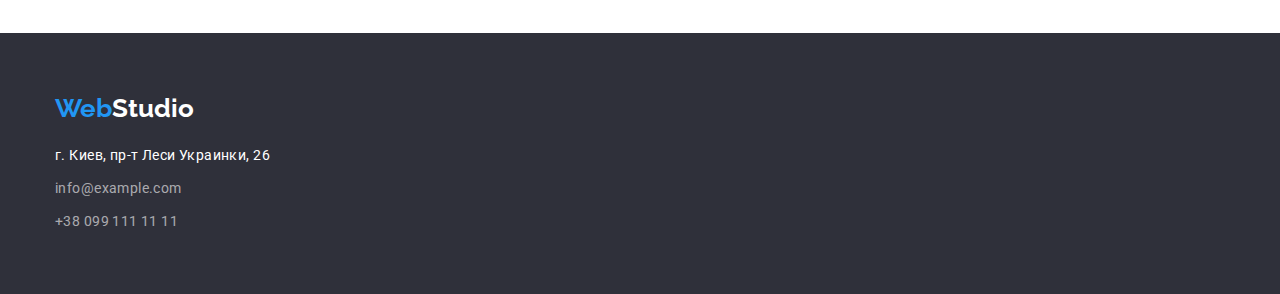
==== commit a449cfd7: "Исправляет все замечания ментора" ====
--- a/portfolio.html
+++ b/portfolio.html
@@ -52,110 +52,94 @@
                 </ul>
                 <ul class="card-set no-markers">
                     <li class="item">
-                        <article class="card">
-                            <div class="card-thumb">
-                                <a href="#"></a>
-                                <img class="project-image" src="./images/technokryak.jpg" alt="экран макбука" width="370">
-                            </div>
-                            <div class="card-content">
-                                <h2 class="title-project">Технокряк</h2>
-                                <p class="project-description">Веб-сайт</p>
-                            </div>
-                        </article>
+                        <a href="#"></a>
+                        <div class="card-thumb">
+                            <img class="project-image" src="./images/technokryak.jpg" alt="экран макбука" width="370">
+                        </div>
+                        <div class="card-content">
+                            <h2 class="title-project">Технокряк</h2>
+                            <p class="project-description">Веб-сайт</p>
+                        </div>
                     </li>
                     <li class="item">
-                        <article class="card">
-                            <div class="card-thumb">
-                                <a href="#"></a>
-                                <img class="project-image" src="./images/poster.jpg" alt="два парня играют в баскетбол" width="370">
-                            </div>
-                            <div class="card-content">
-                                <h2 class="title-project">Постер New Orlean vs Golden Star</h2>
-                                <p class="project-description">Дизайн</p>
-                            </div>
-                        </article>
+                        <a href="#"></a>
+                        <div class="card-thumb">
+                            <img class="project-image" src="./images/poster.jpg" alt="два парня играют в баскетбол" width="370">
+                        </div>
+                        <div class="card-content">
+                            <h2 class="title-project">Постер New Orlean vs Golden Star</h2>
+                            <p class="project-description">Дизайн</p>
+                        </div>
                     </li>
                     <li class="item">
-                        <article class="card">
-                            <div class="card-thumb">
-                                <a href="#"></a>
-                                <img class="project-image" src="./images/seafood.jpg" alt="Логотип ресторана Сифуд" width="370">
-                            </div>
-                            <div class="card-content">
-                                <h2 class="title-project">Ресторан Seafood</h2>
-                                <p class="project-description">Приложение</p>
-                            </div>
-                        </article>
+                        <a href="#"></a>
+                        <div class="card-thumb">
+                            <img class="project-image" src="./images/seafood.jpg" alt="Логотип ресторана Сифуд" width="370">
+                        </div>
+                        <div class="card-content">
+                            <h2 class="title-project">Ресторан Seafood</h2>
+                            <p class="project-description">Приложение</p>
+                        </div>
                     </li>
                     <li class="item">
-                        <article class="card">
-                            <div class="card-thumb">
-                                <a href="#"></a>
-                                <img class="project-image" src="./images/prime.jpg" alt="Наушники" width="370">
-                            </div>
-                            <div class="card-content"><h2 class="title-project">Проект Prime</h2>
-                            <p class="project-description">Маркетинг</p></div>
-                        </article>
+                        <a href="#"></a>
+                        <div class="card-thumb">
+                            <img class="project-image" src="./images/prime.jpg" alt="Наушники" width="370">
+                        </div>
+                        <div class="card-content">
+                            <h2 class="title-project">Проект Prime</h2>
+                            <p class="project-description">Маркетинг</p>
+                        </div>
                     </li>
                     <li class="item">
-                        <article class="card">
-                            <div class="card-thumb">
-                                <a href="#"></a>
-                                <img class="project-image" src="./images/boxes.jpg" alt="Две коробки" width="370">
-                            </div>
-                            <div class="card-content">
-                                <h2 class="title-project">Проект Boxes</h2>
-                                <p class="project-description">Приложение</p>
-                            </div>
-                        </article>
+                        <a href="#"></a>
+                        <div class="card-thumb">
+                            <img class="project-image" src="./images/boxes.jpg" alt="Две коробки" width="370">
+                        </div>
+                        <div class="card-content">
+                            <h2 class="title-project">Проект Boxes</h2>
+                            <p class="project-description">Приложение</p>
+                        </div>
                     </li>
                     <li class="item">
-                        <article class="card">
-                            <div class="card-thumb">
-                                <a href="#"></a>
-                                <img class="project-image" src="./images/inspiration.jpg" alt="Экран компьютера" width="370">
-                            </div>
-                            <div class="card-content">
-                                <h2 class="title-project">Inspiration has no Borders</h2>
-                                <p class="project-description">Веб-сайт</p>
-                            </div>
-                        </article>
+                        <a href="#"></a>
+                        <div class="card-thumb">
+                            <img class="project-image" src="./images/inspiration.jpg" alt="Экран компьютера" width="370">
+                        </div>
+                        <div class="card-content">
+                            <h2 class="title-project">Inspiration has no Borders</h2>
+                            <p class="project-description">Веб-сайт</p>
+                        </div>
                     </li>
                     <li class="item">
-                        <article class="card">
-                            <div class="card-thumb">
-                                <a href="#"></a>
-                                <img class="project-image" src="./images/Limited.jpg" alt="Открытая книга" width="370">
-                            </div>
-                            <div class="card-content">
-                                <h2 class="title-project">Издание Limited Edition</h2>
-                                <p class="project-description">Дизайн</p>
-                            </div>
-                        </article>
+                        <a href="#"></a>
+                        <div class="card-thumb">
+                            <img class="project-image" src="./images/Limited.jpg" alt="Открытая книга" width="370">
+                        </div>
+                        <div class="card-content">
+                            <h2 class="title-project">Издание Limited Edition</h2>
+                            <p class="project-description">Дизайн</p>
+                        </div>
                     </li>
                     <li class="item">
-                        <article class="card">
-                            <div class="card-thumb">
-                                <a href="#"></a>
-                                <img class="project-image" src="./images/LAB.jpg" alt="Бейдж с названием проетка" width="370">
-                            </div>
-                            <div class="card-content">
-                                <h2 class="title-project">Проект LAB</h2>
-                                <p class="project-description">Маркетинг</p>
-                            </div>
-                        </article>
+                        <a href="#"></a>
+                        <div class="card-thumb">
+                            <img class="project-image" src="./images/LAB.jpg" alt="Бейдж с названием проетка" width="370">
+                        </div>
+                        <div class="card-content">
+                            <h2 class="title-project">Проект LAB</h2>
+                            <p class="project-description">Маркетинг</p>
+                        </div>
                     </li>
                     <li class="item">
-                        <article class="card">
-                            <div class="card-thumb">
-                                <a href="#"></a>
-                                <img class="project-image" src="./images/Business.jpg" alt="Работа за ноутбуком" width="370">
-                            </div>
-                            <div class="card-content">
-                                <h2 class="title-project">Growing Business</h2>
-                                <p class="project-description">Приложение</p>
-                            </div>
-                        </article>
+                        <a href="#"></a>
+                        <div class="card-thumb">        
+                            <img class="project-image" src="./images/Business.jpg" alt="Работа за ноутбуком" width="370">
+                        </div>
+                        <div class="card-content">
+                            <h2 class="title-project">Growing Business</h2>
+                            <p class="project-description">Приложение</p>
+                         </div>
                     </li>
                 </ul>
             </div>
@@ -170,8 +154,9 @@
                     <li class="contacts-footer"><a class="find-us"
                             href="https://www.google.com/maps/place/бул.+Леси+Украинки,+26,+Киев" target="_blank"
                             rel="noreferrer noopener nofollow">г. Киев, пр-т Леси Украинки, 26</a></li>
+                    <li class="contacts-footer"><a class=" mail-tel" href="mailto:info@example.com">info@example.com</a>
+                    </li>
                     <li class="contacts-footer"><a class="mail-tel" href="tel:+380991111111">+38 099 111 11 11</a></li>
-                    <li><a class="mail-tel" href="mailto:info@example.com">info@example.com</a></li>
                 </ul>
             </address>
         </div>
--- a/css/styles.css
+++ b/css/styles.css
@@ -29,6 +29,12 @@
 }
 
 /* header */
+.content {
+    padding-top: 24px;
+    padding-bottom: 24px;
+    border-bottom: 1px solid #ECECEC;
+}
+
 .menu {
     display: flex;
     align-items: center;
@@ -114,18 +120,14 @@
     align-items: center;
 }
 
-.container.main-nav {
-    border-bottom: 1px solid #ECECEC;
-}
-
 /* backblack */
 .backblack {
     background-color: #2F303A;
     text-align: center;
 }
 .section.backblack {
-    padding-top: 0;
-    padding-bottom: 0;
+    padding-top: 200px;
+    padding-bottom: 200px;
 }
 
 /* hero */
@@ -268,7 +270,12 @@
 
 .employee-photo {
     margin-top: 0;
-    margin-bottom: 30px;
+    margin-bottom: 0;
+}
+
+.card-information {
+    padding-top: 30px;
+    padding-bottom: 30px;
 }
 
 .person {
@@ -312,6 +319,9 @@
 .contacts-footer {
     display: block;
     margin-top: 0;
+}
+
+.no-markers .contacts-footer:not(:last-child) {
     margin-bottom: 9px;
 }
 
